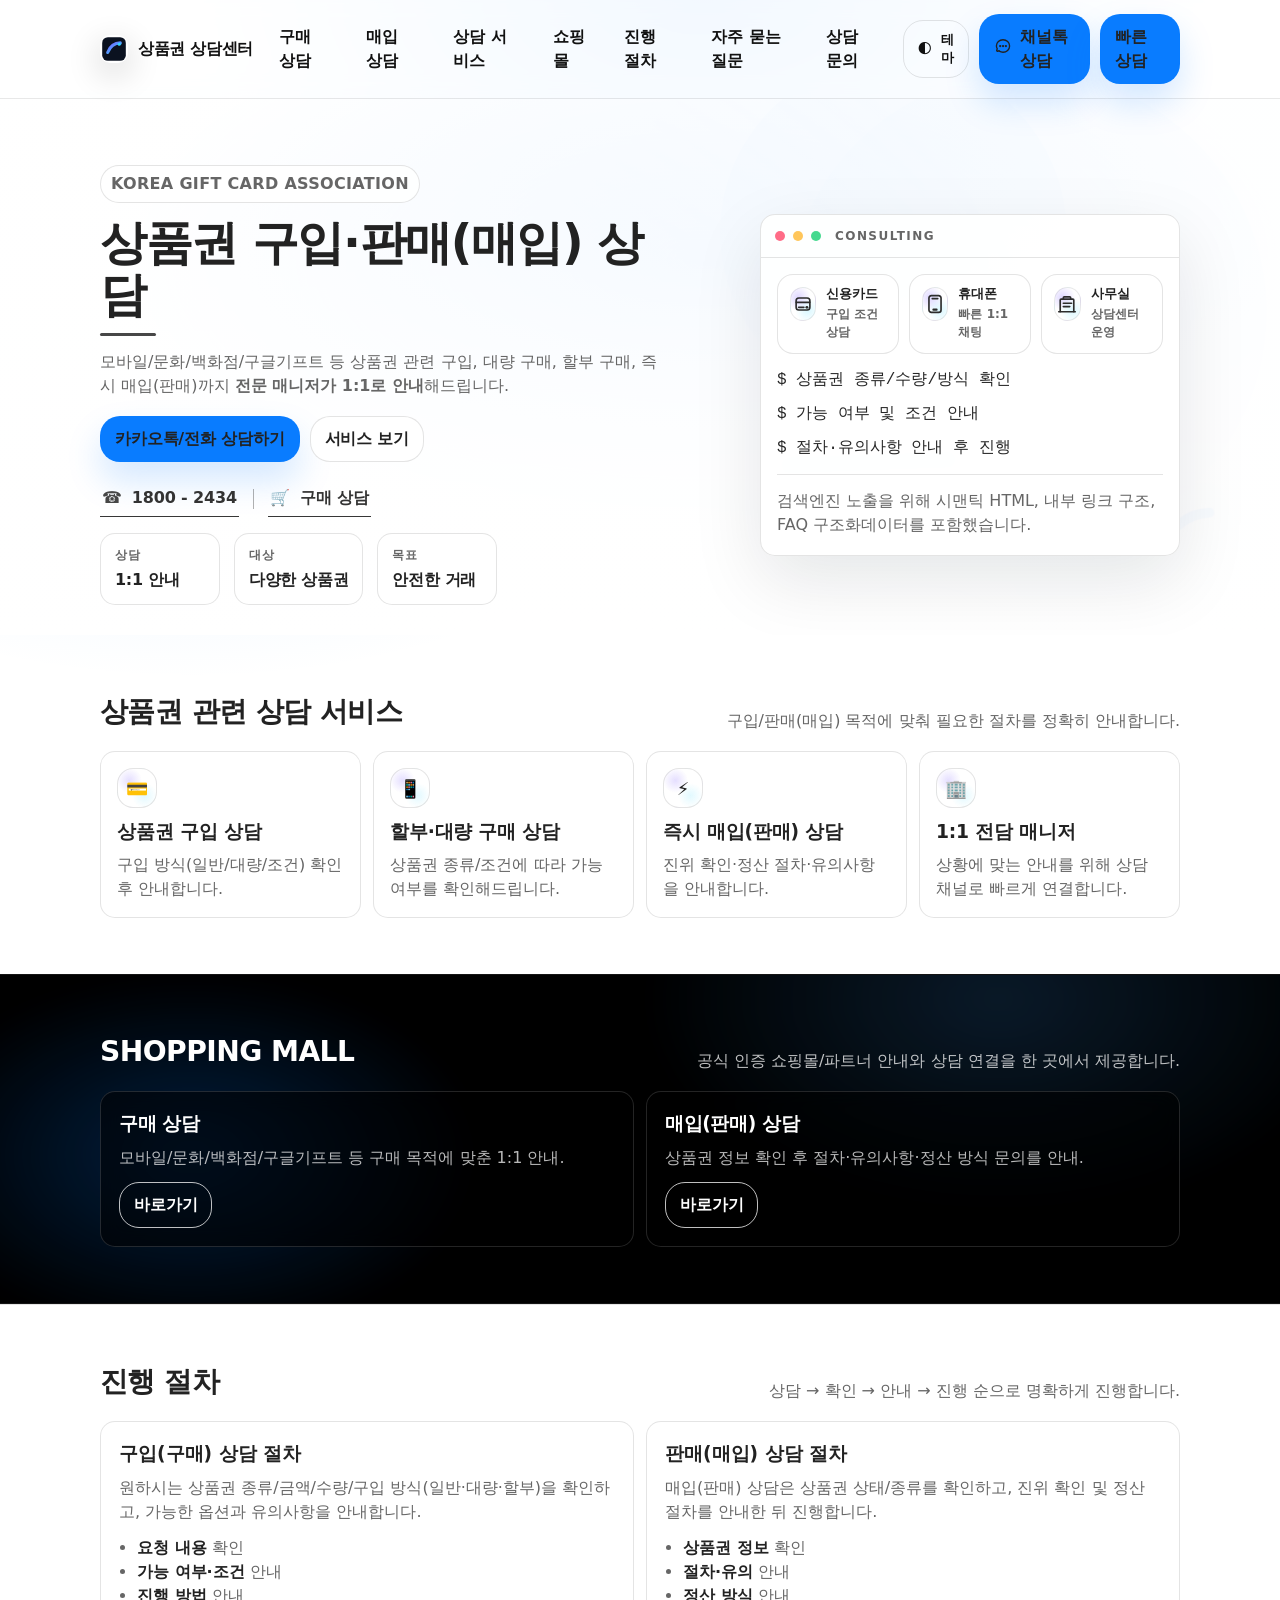
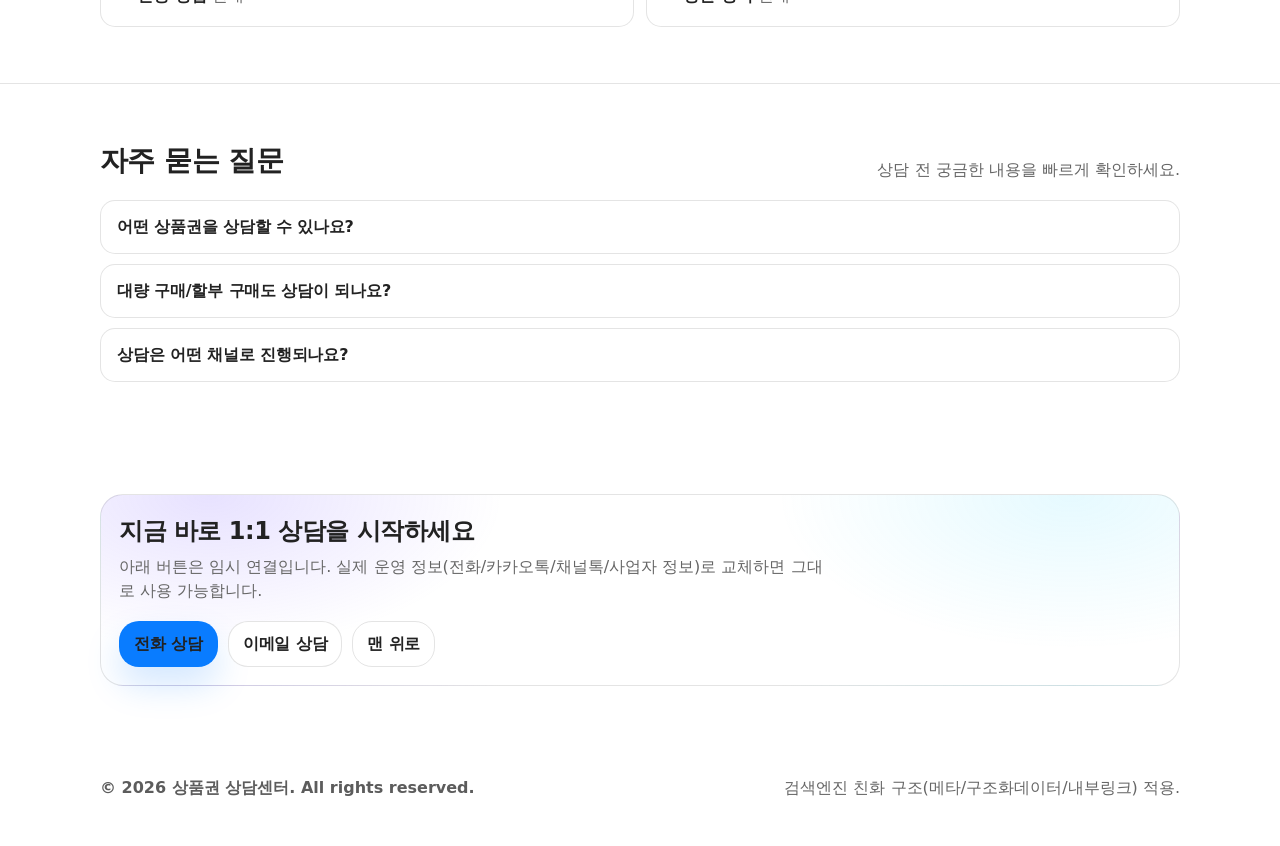
==== index.html @ 6e9f81fc "Initial commit: gift card consulting landing Static HTML/CSS/JS landing with SEO basics (sitemap/rob" ====
<!doctype html>
<html lang="ko">
  <head>
    <meta charset="UTF-8" />
    <meta name="viewport" content="width=device-width,initial-scale=1" />
    <meta
      name="description"
      content="상품권 구입·판매(매입) 전문 상담. 모바일/문화/백화점/구글기프트 등 상품권 관련 문의를 1:1로 안내해드립니다."
    />
    <meta name="robots" content="index,follow,max-image-preview:large,max-snippet:-1,max-video-preview:-1" />
    <meta name="theme-color" content="#0b1220" />
    <link rel="canonical" href="https://example.com/" />

    <meta property="og:type" content="website" />
    <meta property="og:site_name" content="상품권 상담센터" />
    <meta property="og:title" content="상품권 구입·판매(매입) 전문 상담 | 상품권 상담센터" />
    <meta
      property="og:description"
      content="상품권 구입, 할부/대량 구매, 즉시 매입(판매) 상담을 안전하게 안내합니다. 카카오톡/전화로 빠른 상담."
    />
    <meta property="og:url" content="https://example.com/" />
    <meta property="og:image" content="https://example.com/og-image.svg" />

    <meta name="twitter:card" content="summary_large_image" />
    <meta name="twitter:title" content="상품권 구입·판매(매입) 전문 상담 | 상품권 상담센터" />
    <meta
      name="twitter:description"
      content="상품권 구입, 할부/대량 구매, 즉시 매입(판매) 상담을 안전하게 안내합니다."
    />
    <meta name="twitter:image" content="https://example.com/og-image.svg" />

    <title>상품권 구입·판매(매입) 전문 상담 | 상품권 상담센터</title>
    <link rel="icon" href="./favicon.svg" type="image/svg+xml" />
    <link rel="stylesheet" href="./styles.css" />
    <script type="application/ld+json" id="schemaOrg">
      {
        "@context": "https://schema.org",
        "@graph": [
          {
            "@type": "WebSite",
            "@id": "https://example.com/#website",
            "url": "https://example.com/",
            "name": "상품권 상담센터",
            "inLanguage": "ko-KR"
          },
          {
            "@type": "Organization",
            "@id": "https://example.com/#org",
            "name": "상품권 상담센터",
            "url": "https://example.com/",
            "logo": "https://example.com/favicon.svg",
            "sameAs": [],
            "contactPoint": [
              {
                "@type": "ContactPoint",
                "contactType": "customer support",
                "availableLanguage": ["Korean"],
                "telephone": "+82-10-0000-0000"
              }
            ]
          },
          {
            "@type": "FAQPage",
            "@id": "https://example.com/#faq",
            "mainEntity": [
              {
                "@type": "Question",
                "name": "어떤 상품권을 구입/판매(매입) 상담할 수 있나요?",
                "acceptedAnswer": {
                  "@type": "Answer",
                  "text": "모바일 상품권, 문화상품권, 백화점 상품권, 구글 기프트카드 등 상품권 전반에 대해 구입/판매(매입) 상담을 도와드립니다."
                }
              },
              {
                "@type": "Question",
                "name": "상담은 어떻게 진행되나요?",
                "acceptedAnswer": {
                  "@type": "Answer",
                  "text": "카카오톡/전화/이메일 등 원하는 채널로 1:1로 진행되며, 필요한 정보 확인 후 절차와 유의사항을 안내해드립니다."
                }
              },
              {
                "@type": "Question",
                "name": "대량 구매 또는 할부 구매도 가능한가요?",
                "acceptedAnswer": {
                  "@type": "Answer",
                  "text": "대량 구매/할부 구매는 상품권 종류 및 조건에 따라 가능 여부가 달라질 수 있어, 상담으로 확인해드립니다."
                }
              }
            ]
          }
        ]
      }
    </script>
  </head>
  <body>
    <a class="skip" href="#main">본문 바로가기</a>

    <header class="topbar" id="top">
      <div class="container topbar__inner">
        <a class="brand" href="#top" aria-label="홈으로">
          <img class="brand__logo" src="./assets/logo.svg" alt="" width="28" height="28" />
          <span class="brand__text">상품권 상담센터</span>
        </a>

        <nav class="nav" aria-label="주요 메뉴">
          <a class="nav__link" href="./buy.html">구매 상담</a>
          <a class="nav__link" href="./sell.html">매입 상담</a>
          <a class="nav__link" href="#services">상담 서비스</a>
          <a class="nav__link" href="#shopping">쇼핑몰</a>
          <a class="nav__link" href="#process">진행 절차</a>
          <a class="nav__link" href="#faq">자주 묻는 질문</a>
          <a class="nav__link" href="#contact">상담 문의</a>
        </nav>

        <div class="topbar__actions">
          <button class="btn btn--ghost" type="button" id="themeToggle" aria-label="테마 전환">
            <span class="btn__icon" aria-hidden="true">◐</span>
            <span class="btn__text">테마</span>
          </button>
          <a class="btn btn--primary btn--chat" href="https://koreagiftcard.channel.io/home" target="_blank" rel="noopener noreferrer">
            <span class="btn__icon" aria-hidden="true">
              <svg viewBox="0 0 24 24" width="18" height="18" fill="none" xmlns="http://www.w3.org/2000/svg">
                <path
                  d="M7 18.2 4.8 19a.9.9 0 0 1-1.2-1.1l.7-2.3A8.4 8.4 0 0 1 3.2 12c0-4.6 4-8.3 8.8-8.3S20.8 7.4 20.8 12s-4 8.3-8.8 8.3c-1.8 0-3.5-.5-5-1.4Z"
                  stroke="currentColor"
                  stroke-width="1.8"
                  stroke-linejoin="round"
                />
                <path d="M8.2 12h.1" stroke="currentColor" stroke-width="3" stroke-linecap="round" />
                <path d="M12 12h.1" stroke="currentColor" stroke-width="3" stroke-linecap="round" />
                <path d="M15.8 12h.1" stroke="currentColor" stroke-width="3" stroke-linecap="round" />
              </svg>
            </span>
            <span class="btn__text">채널톡 상담</span>
          </a>
          <a class="btn btn--primary" href="#contact">빠른 상담</a>
        </div>
      </div>
    </header>

    <main id="main">
      <section class="hero" id="hero">
        <div class="container hero__inner">
          <div class="hero__copy">
            <p class="badge">KOREA GIFT CARD ASSOCIATION</p>
            <h1 class="hero__title">상품권 구입·판매(매입) 상담</h1>
            <div class="hero__rule" aria-hidden="true"></div>
            <p class="hero__desc">
              모바일/문화/백화점/구글기프트 등 상품권 관련 구입, 대량 구매, 할부 구매, 즉시 매입(판매)까지
              <strong>전문 매니저가 1:1로 안내</strong>해드립니다.
            </p>

            <div class="hero__cta">
              <a class="btn btn--primary" href="#contact">카카오톡/전화 상담하기</a>
              <a class="btn btn--secondary" href="#services">서비스 보기</a>
            </div>

            <div class="hero__meta" aria-label="연락처">
              <a class="metaLink" href="tel:+8218002434">
                <span class="metaLink__icon" aria-hidden="true">☎</span>
                <span class="metaLink__text">1800 - 2434</span>
              </a>
              <span class="metaSep" aria-hidden="true"></span>
              <a class="metaLink" href="./buy.html">
                <span class="metaLink__icon" aria-hidden="true">🛒</span>
                <span class="metaLink__text">구매 상담</span>
              </a>
            </div>

            <dl class="stats" aria-label="핵심 지표">
              <div class="stats__item">
                <dt class="stats__label">상담</dt>
                <dd class="stats__value">1:1 안내</dd>
              </div>
              <div class="stats__item">
                <dt class="stats__label">대상</dt>
                <dd class="stats__value">다양한 상품권</dd>
              </div>
              <div class="stats__item">
                <dt class="stats__label">목표</dt>
                <dd class="stats__value">안전한 거래</dd>
              </div>
            </dl>
          </div>

          <div class="hero__card" aria-label="상담 안내 카드">
            <div class="card">
              <div class="card__header">
                <div class="card__dot card__dot--red" aria-hidden="true"></div>
                <div class="card__dot card__dot--yellow" aria-hidden="true"></div>
                <div class="card__dot card__dot--green" aria-hidden="true"></div>
                <span class="card__title">consulting</span>
              </div>
              <div class="card__body">
                <div class="iconcards" aria-label="상담 채널 및 환경">
                  <div class="iconcard">
                    <div class="iconcard__icon" aria-hidden="true">
                      <svg viewBox="0 0 24 24" width="22" height="22" fill="none" xmlns="http://www.w3.org/2000/svg">
                        <path
                          d="M4.5 8.5c0-1.66 1.34-3 3-3h9c1.66 0 3 1.34 3 3v7c0 1.66-1.34 3-3 3h-9c-1.66 0-3-1.34-3-3v-7Z"
                          stroke="currentColor"
                          stroke-width="1.8"
                        />
                        <path d="M4.6 10.2h14.8" stroke="currentColor" stroke-width="1.8" stroke-linecap="round" />
                        <path
                          d="M7.2 15.6h5.8"
                          stroke="currentColor"
                          stroke-width="1.8"
                          stroke-linecap="round"
                        />
                        <path d="M16.2 15.6h.1" stroke="currentColor" stroke-width="3" stroke-linecap="round" />
                      </svg>
                    </div>
                    <div class="iconcard__text">
                      <div class="iconcard__title">신용카드</div>
                      <div class="iconcard__desc">구입 조건 상담</div>
                    </div>
                  </div>
                  <div class="iconcard">
                    <div class="iconcard__icon" aria-hidden="true">
                      <svg viewBox="0 0 24 24" width="22" height="22" fill="none" xmlns="http://www.w3.org/2000/svg">
                        <path
                          d="M8 2.9h8A2.6 2.6 0 0 1 18.6 5.5v13A2.6 2.6 0 0 1 16 21.1H8A2.6 2.6 0 0 1 5.4 18.5v-13A2.6 2.6 0 0 1 8 2.9Z"
                          stroke="currentColor"
                          stroke-width="1.8"
                        />
                        <path d="M9 6.2h6" stroke="currentColor" stroke-width="1.8" stroke-linecap="round" />
                        <path d="M10.3 18.2h3.4" stroke="currentColor" stroke-width="2.4" stroke-linecap="round" />
                      </svg>
                    </div>
                    <div class="iconcard__text">
                      <div class="iconcard__title">휴대폰</div>
                      <div class="iconcard__desc">빠른 1:1 채팅</div>
                    </div>
                  </div>
                  <div class="iconcard">
                    <div class="iconcard__icon" aria-hidden="true">
                      <svg viewBox="0 0 24 24" width="22" height="22" fill="none" xmlns="http://www.w3.org/2000/svg">
                        <path
                          d="M4.6 20.4V7.6c0-.6.4-1 1-1h12.8c.6 0 1 .4 1 1v12.8"
                          stroke="currentColor"
                          stroke-width="1.8"
                          stroke-linecap="round"
                        />
                        <path
                          d="M8 6.6V5.2c0-.6.4-1 1-1h6c.6 0 1 .4 1 1v1.4"
                          stroke="currentColor"
                          stroke-width="1.8"
                          stroke-linecap="round"
                        />
                        <path d="M3 20.4h18" stroke="currentColor" stroke-width="1.8" stroke-linecap="round" />
                        <path d="M8 11.2h9" stroke="currentColor" stroke-width="1.8" stroke-linecap="round" />
                        <path d="M8 14.8h7" stroke="currentColor" stroke-width="1.8" stroke-linecap="round" />
                      </svg>
                    </div>
                    <div class="iconcard__text">
                      <div class="iconcard__title">사무실</div>
                      <div class="iconcard__desc">상담센터 운영</div>
                    </div>
                  </div>
                </div>

                <p class="mono">$ 상품권 종류/수량/방식 확인</p>
                <p class="mono">$ 가능 여부 및 조건 안내</p>
                <p class="mono">$ 절차·유의사항 안내 후 진행</p>
                <div class="divider"></div>
                <p class="card__note">
                  검색엔진 노출을 위해 시맨틱 HTML, 내부 링크 구조, FAQ 구조화데이터를 포함했습니다.
                </p>
              </div>
            </div>
          </div>
        </div>

        <div class="hero__device" aria-hidden="true">
          <svg class="device" viewBox="0 0 520 280" xmlns="http://www.w3.org/2000/svg">
            <defs>
              <linearGradient id="dg" x1="0" y1="0" x2="1" y2="1">
                <stop offset="0" stop-color="var(--primary)" />
                <stop offset="1" stop-color="var(--primary2)" />
              </linearGradient>
              <filter id="ds" x="-20%" y="-20%" width="140%" height="140%">
                <feDropShadow dx="0" dy="18" stdDeviation="18" flood-color="#000" flood-opacity=".35" />
              </filter>
            </defs>

            <g filter="url(#ds)" opacity=".95">
              <rect x="26" y="40" width="210" height="128" rx="18" fill="rgba(255,255,255,.06)" stroke="rgba(255,255,255,.14)" />
              <rect x="44" y="62" width="174" height="16" rx="8" fill="url(#dg)" opacity=".9" />
              <rect x="44" y="92" width="96" height="10" rx="5" fill="rgba(255,255,255,.22)" />
              <rect x="44" y="110" width="132" height="10" rx="5" fill="rgba(255,255,255,.18)" />
              <rect x="44" y="132" width="64" height="10" rx="5" fill="rgba(255,255,255,.16)" />
              <circle cx="196" cy="136" r="10" fill="rgba(255,255,255,.12)" />
              <circle cx="220" cy="136" r="10" fill="rgba(255,255,255,.08)" />
            </g>

            <g filter="url(#ds)" opacity=".95">
              <rect x="256" y="18" width="118" height="220" rx="26" fill="rgba(255,255,255,.06)" stroke="rgba(255,255,255,.14)" />
              <rect x="274" y="48" width="82" height="12" rx="6" fill="rgba(255,255,255,.20)" />
              <rect x="274" y="72" width="54" height="10" rx="5" fill="rgba(255,255,255,.16)" />
              <rect x="274" y="98" width="82" height="56" rx="14" fill="rgba(124,92,255,.16)" stroke="rgba(124,92,255,.28)" />
              <rect x="274" y="168" width="82" height="44" rx="14" fill="rgba(48,213,255,.10)" stroke="rgba(48,213,255,.22)" />
              <rect x="298" y="220" width="34" height="8" rx="4" fill="rgba(255,255,255,.18)" />
            </g>

            <g filter="url(#ds)" opacity=".95">
              <rect x="392" y="74" width="102" height="152" rx="18" fill="rgba(255,255,255,.06)" stroke="rgba(255,255,255,.14)" />
              <rect x="408" y="92" width="70" height="10" rx="5" fill="rgba(255,255,255,.20)" />
              <rect x="408" y="112" width="54" height="10" rx="5" fill="rgba(255,255,255,.16)" />
              <rect x="408" y="140" width="70" height="56" rx="14" fill="rgba(255,255,255,.05)" stroke="rgba(255,255,255,.12)" />
              <path
                d="M420 168c10-22 28-36 50-36"
                fill="none"
                stroke="url(#dg)"
                stroke-width="10"
                stroke-linecap="round"
                opacity=".9"
              />
            </g>

            <path
              d="M40 240c60-56 136-72 210-34 72 36 132 36 220-12"
              fill="none"
              stroke="rgba(255,255,255,.10)"
              stroke-width="2"
              stroke-linecap="round"
            />
            <path
              d="M44 244c58-52 132-66 202-30 70 36 134 34 222-14"
              fill="none"
              stroke="rgba(124,92,255,.20)"
              stroke-width="2"
              stroke-linecap="round"
              opacity=".8"
            />
          </svg>
        </div>

        <div class="hero__glow" aria-hidden="true"></div>
      </section>

      <section class="section" id="services">
        <div class="container">
          <div class="section__head">
            <h2 class="section__title">상품권 관련 상담 서비스</h2>
            <p class="section__desc">구입/판매(매입) 목적에 맞춰 필요한 절차를 정확히 안내합니다.</p>
          </div>

          <div class="grid">
            <article class="feature">
              <div class="feature__icon" aria-hidden="true">💳</div>
              <h3 class="feature__title">상품권 구입 상담</h3>
              <p class="feature__desc">구입 방식(일반/대량/조건) 확인 후 안내합니다.</p>
            </article>
            <article class="feature">
              <div class="feature__icon" aria-hidden="true">📱</div>
              <h3 class="feature__title">할부·대량 구매 상담</h3>
              <p class="feature__desc">상품권 종류/조건에 따라 가능 여부를 확인해드립니다.</p>
            </article>
            <article class="feature">
              <div class="feature__icon" aria-hidden="true">⚡</div>
              <h3 class="feature__title">즉시 매입(판매) 상담</h3>
              <p class="feature__desc">진위 확인·정산 절차·유의사항을 안내합니다.</p>
            </article>
            <article class="feature">
              <div class="feature__icon" aria-hidden="true">🏢</div>
              <h3 class="feature__title">1:1 전담 매니저</h3>
              <p class="feature__desc">상황에 맞는 안내를 위해 상담 채널로 빠르게 연결합니다.</p>
            </article>
          </div>
        </div>
      </section>

      <section class="section section--dark" id="shopping" aria-label="쇼핑몰 안내">
        <div class="container">
          <div class="section__head section__head--dark">
            <h2 class="section__title">SHOPPING MALL</h2>
            <p class="section__desc">공식 인증 쇼핑몰/파트너 안내와 상담 연결을 한 곳에서 제공합니다.</p>
          </div>

          <div class="darkCards">
            <article class="darkCard">
              <h3 class="darkCard__title">구매 상담</h3>
              <p class="darkCard__desc">모바일/문화/백화점/구글기프트 등 구매 목적에 맞춘 1:1 안내.</p>
              <a class="btn btn--ghost btn--outlineLight" href="./buy.html">바로가기</a>
            </article>
            <article class="darkCard">
              <h3 class="darkCard__title">매입(판매) 상담</h3>
              <p class="darkCard__desc">상품권 정보 확인 후 절차·유의사항·정산 방식 문의를 안내.</p>
              <a class="btn btn--ghost btn--outlineLight" href="./sell.html">바로가기</a>
            </article>
          </div>
        </div>
      </section>

      <section class="section section--muted" id="process">
        <div class="container">
          <div class="section__head">
            <h2 class="section__title">진행 절차</h2>
            <p class="section__desc">상담 → 확인 → 안내 → 진행 순으로 명확하게 진행합니다.</p>
          </div>

          <div class="showcase">
            <div class="showcase__panel">
              <h3 class="showcase__title">구입(구매) 상담 절차</h3>
              <p class="showcase__desc">
                원하시는 상품권 종류/금액/수량/구입 방식(일반·대량·할부)을 확인하고, 가능한 옵션과 유의사항을 안내합니다.
              </p>
              <ul class="list">
                <li><strong>요청 내용</strong> 확인</li>
                <li><strong>가능 여부·조건</strong> 안내</li>
                <li><strong>진행 방법</strong> 안내</li>
              </ul>
            </div>
            <div class="showcase__panel">
              <h3 class="showcase__title">판매(매입) 상담 절차</h3>
              <p class="showcase__desc">
                매입(판매) 상담은 상품권 상태/종류를 확인하고, 진위 확인 및 정산 절차를 안내한 뒤 진행합니다.
              </p>
              <ul class="list">
                <li><strong>상품권 정보</strong> 확인</li>
                <li><strong>절차·유의</strong> 안내</li>
                <li><strong>정산 방식</strong> 안내</li>
              </ul>
            </div>
          </div>
        </div>
      </section>

      <section class="section" id="faq">
        <div class="container">
          <div class="section__head">
            <h2 class="section__title">자주 묻는 질문</h2>
            <p class="section__desc">상담 전 궁금한 내용을 빠르게 확인하세요.</p>
          </div>

          <div class="faq" role="list">
            <details class="faq__item" role="listitem">
              <summary class="faq__q">어떤 상품권을 상담할 수 있나요?</summary>
              <div class="faq__a">
                모바일 상품권, 문화상품권, 백화점 상품권, 구글 기프트카드 등 상품권 전반에 대한 구입/판매(매입) 상담이
                가능합니다.
              </div>
            </details>
            <details class="faq__item" role="listitem">
              <summary class="faq__q">대량 구매/할부 구매도 상담이 되나요?</summary>
              <div class="faq__a">
                네. 상품권 종류와 조건에 따라 가능 여부가 달라질 수 있어 상담으로 확인 후 안내해드립니다.
              </div>
            </details>
            <details class="faq__item" role="listitem">
              <summary class="faq__q">상담은 어떤 채널로 진행되나요?</summary>
              <div class="faq__a">카카오톡/전화/이메일 등 편한 채널로 1:1 상담을 진행합니다.</div>
            </details>
          </div>
        </div>
      </section>

      <section class="section" id="contact">
        <div class="container">
          <div class="cta">
            <div class="cta__copy">
              <h2 class="cta__title">지금 바로 1:1 상담을 시작하세요</h2>
              <p class="cta__desc">
                아래 버튼은 임시 연결입니다. 실제 운영 정보(전화/카카오톡/채널톡/사업자 정보)로 교체하면 그대로 사용 가능합니다.
              </p>
            </div>
            <div class="cta__actions">
              <a class="btn btn--primary" href="tel:+821000000000">전화 상담</a>
              <a class="btn btn--secondary" href="mailto:hello@example.com?subject=%EC%83%81%ED%92%88%EA%B6%8C%20%EC%83%81%EB%8B%B4%20%EB%AC%B8%EC%9D%98">
                이메일 상담
              </a>
              <a class="btn btn--ghost" href="#top">맨 위로</a>
            </div>
          </div>
        </div>
      </section>
    </main>

    <footer class="footer">
      <div class="container footer__inner">
        <p class="footer__text">© <span id="year"></span> 상품권 상담센터. All rights reserved.</p>
        <p class="footer__sub">검색엔진 친화 구조(메타/구조화데이터/내부링크) 적용.</p>
      </div>
    </footer>

    <script src="./script.js"></script>
  </body>
</html>
---- styles.css ----
:root{
  --bg: #ffffff;
  --bg2:#ffffff;
  --card:#ffffff;
  --text:#222222;
  --muted:#666666;
  --border: rgba(34,34,34,.12);
  --primary:#097cff;      /* Figma primary */
  --primary2:#3aa0ff;
  --shadow: 0 25px 70px rgba(11,18,32,.10);
  --radius: 15px;         /* Figma cards ~15px */
  --container: 1080px;
  --ring: 0 0 0 3px rgba(9,124,255,.22);
}

[data-theme="dark"]{
  --bg: #0b1220;
  --bg2:#0e1630;
  --card:#0f1b33;
  --text:#e9eefc;
  --muted:#a9b6db;
  --border: rgba(255,255,255,.10);
  --primary:#097cff;
  --primary2:#30d5ff;
  --shadow: 0 30px 80px rgba(0,0,0,.35);
  --ring: 0 0 0 3px rgba(9,124,255,.28);
}

*{box-sizing:border-box}
html{scroll-behavior:smooth}
body{
  margin:0;
  font-family: ui-sans-serif, system-ui, -apple-system, Segoe UI, Roboto, "Noto Sans KR", "Apple SD Gothic Neo", Helvetica, Arial, "Segoe UI Emoji";
  background:
    radial-gradient(800px 420px at 55% 0%, rgba(9,124,255,.18), transparent 65%),
    radial-gradient(900px 520px at 15% 15%, rgba(58,160,255,.14), transparent 60%),
    linear-gradient(180deg, var(--bg), var(--bg2));
  color:var(--text);
  line-height:1.5;
}

a{color:inherit}
.container{
  width:min(var(--container), calc(100% - 40px));
  margin-inline:auto;
}

.skip{
  position:absolute;
  left:-9999px;
  top:auto;
  width:1px;
  height:1px;
  overflow:hidden;
}
.skip:focus{
  left:16px;
  top:16px;
  width:auto;
  height:auto;
  padding:10px 12px;
  background:var(--card);
  border:1px solid var(--border);
  border-radius:12px;
  outline:none;
  box-shadow:var(--ring);
  z-index:9999;
}

.topbar{
  position:sticky;
  top:0;
  z-index:50;
  backdrop-filter: blur(10px);
  background: rgba(255,255,255,.86);
  border-bottom:1px solid var(--border);
}
.topbar--over-hero{
  /* Over the hero our background is bright, so keep contrast high. */
  background: rgba(255,255,255,.72);
  border-bottom:1px solid rgba(34,34,34,.10);
}
.topbar__inner{
  display:flex;
  align-items:center;
  justify-content:space-between;
  padding:14px 0;
  gap:16px;
}

.brand{
  display:flex;
  align-items:center;
  gap:10px;
  text-decoration:none;
  font-weight:700;
  letter-spacing:-.02em;
}
.brand__logo{
  border-radius:10px;
  box-shadow: 0 8px 24px rgba(124,92,255,.25);
}
.brand__text{white-space:nowrap}

/* Light theme: dark text on translucent white */
html:not([data-theme="dark"]) .topbar--over-hero .brand,
html:not([data-theme="dark"]) .topbar--over-hero .nav__link,
html:not([data-theme="dark"]) .topbar--over-hero .btn--ghost{
  color:#111;
}
html:not([data-theme="dark"]) .topbar--over-hero .nav__link:hover{
  color:#111;
  background: rgba(9,124,255,.10);
}

/* Dark theme: keep the original “over image” style */
html[data-theme="dark"] .topbar--over-hero{
  background: rgba(255,255,255,.06);
  border-bottom:1px solid rgba(255,255,255,.10);
}
html[data-theme="dark"] .topbar--over-hero .brand,
html[data-theme="dark"] .topbar--over-hero .nav__link,
html[data-theme="dark"] .topbar--over-hero .btn--ghost{
  color:#fff;
}
html[data-theme="dark"] .topbar--over-hero .nav__link:hover{
  color:#fff;
  background: rgba(255,255,255,.10);
}

.topbar--over-hero .brand__logo{
  box-shadow: 0 10px 34px rgba(0,0,0,.20);
}

.nav{
  display:flex;
  align-items:center;
  gap:16px;
}
.nav__link{
  text-decoration:none;
  color:var(--muted);
  font-weight:600;
  padding:8px 10px;
  border-radius:12px;
}
.nav__link:hover{color:var(--text); background: color-mix(in srgb, var(--card) 70%, transparent)}

.topbar__actions{display:flex; align-items:center; gap:10px}

.btn{
  display:inline-flex;
  align-items:center;
  justify-content:center;
  gap:10px;
  border-radius:20px;
  padding:10px 14px;
  border:1px solid var(--border);
  background: var(--card);
  color:var(--text);
  text-decoration:none;
  font-weight:700;
  letter-spacing:-.01em;
  cursor:pointer;
  user-select:none;
}
.btn:focus{outline:none; box-shadow: var(--ring)}
.btn__icon{font-weight:900}

.btn--primary{
  border-color: rgba(9,124,255,.55);
  background: var(--primary);
  box-shadow: 0 18px 35px rgba(9,124,255,.18);
}
.btn--chat{
  gap:8px;
}
.btn--primary:hover{filter:brightness(1.03)}
.btn--secondary{
  background: color-mix(in srgb, var(--card) 85%, transparent);
}
.btn--ghost{
  background: transparent;
}

.hero{
  position:relative;
  padding:56px 0 30px;
  overflow:hidden;
}
.hero::before{
  content:"";
  position:absolute;
  inset:0;
  background:
    radial-gradient(900px 420px at 55% 30%, rgba(9,124,255,.28), transparent 65%),
    url("./assets/hero-wave.svg") center top / cover no-repeat;
  pointer-events:none;
}
.hero::after{
  content:"";
  position:absolute;
  inset:0;
  background: linear-gradient(180deg, rgba(255,255,255,.82), rgba(255,255,255,.92) 55%, rgba(255,255,255,1));
  pointer-events:none;
}
.hero__inner{
  display:grid;
  grid-template-columns: 1.1fr .9fr;
  align-items:center;
  gap:28px;
  padding-top:10px;
  position:relative;
  z-index:1;
}
.hero__device{
  position:absolute;
  right: max(-40px, calc(50% - 620px));
  bottom: -40px;
  width: min(520px, 46vw);
  pointer-events:none;
  opacity:.85;
  transform: rotate(-2deg);
}
.device{
  width:100%;
  height:auto;
}
.badge{
  display:inline-flex;
  align-items:center;
  padding:6px 10px;
  border-radius:999px;
  background: color-mix(in srgb, var(--card) 80%, transparent);
  border:1px solid var(--border);
  color:var(--muted);
  font-weight:800;
  letter-spacing:.02em;
  margin:0 0 14px;
}
.hero__rule{
  width: 56px;
  height: 3px;
  background: #333;
  border-radius: 999px;
  margin: 12px 0 14px;
  opacity:.9;
}
.hero__title{
  margin:0 0 10px;
  font-size: clamp(30px, 3.7vw, 48px);
  line-height:1.1;
  letter-spacing:-.03em;
}
.hero__desc{
  margin:0 0 18px;
  color:var(--muted);
  font-size: 16px;
  max-width: 56ch;
}
.hero__cta{display:flex; gap:10px; flex-wrap:wrap; margin-bottom:18px}
.hero__meta{
  display:flex;
  align-items:center;
  gap:14px;
  flex-wrap:wrap;
  margin-bottom: 16px;
}
.metaLink{
  display:inline-flex;
  align-items:center;
  gap:10px;
  text-decoration:none;
  padding: 6px 2px;
  border-bottom: 1px solid rgba(34,34,34,.9);
  color: #333;
  font-weight:800;
  letter-spacing:-.01em;
}
.metaLink:hover{color: var(--primary); border-bottom-color: rgba(9,124,255,.9)}
.metaLink__icon{opacity:.9}
.metaSep{
  width:1px;
  height:20px;
  background: rgba(34,34,34,.35);
}

.stats{
  display:flex;
  gap:14px;
  flex-wrap:wrap;
  margin:0;
  padding:0;
}
.stats__item{
  padding:12px 14px;
  background: color-mix(in srgb, var(--card) 82%, transparent);
  border:1px solid var(--border);
  border-radius: var(--radius);
  min-width: 120px;
}
.stats__label{margin:0; color:var(--muted); font-weight:800; font-size:12px; letter-spacing:.06em}
.stats__value{margin:4px 0 0; font-weight:900; letter-spacing:-.02em}

.hero__card{display:flex; justify-content:flex-end}
.card{
  width:min(420px, 100%);
  border-radius: var(--radius);
  border:1px solid var(--border);
  background: color-mix(in srgb, var(--card) 88%, transparent);
  box-shadow: var(--shadow);
  overflow:hidden;
}
.card__header{
  display:flex;
  align-items:center;
  gap:8px;
  padding:12px 14px;
  border-bottom:1px solid var(--border);
  color:var(--muted);
  font-weight:800;
}
.card__title{margin-left:6px; font-size:12px; letter-spacing:.12em; text-transform:uppercase}
.card__dot{width:10px; height:10px; border-radius:999px; opacity:.9}
.card__dot--red{background:#ff5c7a}
.card__dot--yellow{background:#ffc04a}
.card__dot--green{background:#32d583}
.card__body{padding:16px 16px 18px}
.iconcards{
  display:grid;
  grid-template-columns: repeat(3, 1fr);
  gap:10px;
  margin-bottom:14px;
}
.iconcard{
  border-radius: 16px;
  border:1px solid var(--border);
  background: color-mix(in srgb, var(--card) 82%, transparent);
  padding:12px 12px;
  display:flex;
  gap:10px;
  align-items:flex-start;
}
.iconcard__icon{
  width:34px;
  height:34px;
  border-radius: 14px;
  display:grid;
  place-items:center;
  color: color-mix(in srgb, var(--text) 86%, var(--muted));
  background:
    radial-gradient(18px 18px at 30% 30%, rgba(124,92,255,.25), transparent 70%),
    radial-gradient(18px 18px at 70% 70%, rgba(48,213,255,.18), transparent 70%),
    rgba(255,255,255,.04);
  border:1px solid color-mix(in srgb, var(--border) 80%, transparent);
}
.iconcard__title{font-weight:900; letter-spacing:-.01em; font-size:13px; line-height:1.1}
.iconcard__desc{color:var(--muted); font-weight:800; font-size:12px; margin-top:4px}
.mono{
  font-family: ui-monospace, SFMono-Regular, Menlo, Monaco, Consolas, "Liberation Mono", "Courier New", monospace;
  margin:0 0 10px;
  color: color-mix(in srgb, var(--text) 92%, var(--muted));
}
.divider{height:1px; background:var(--border); margin:14px 0}
.card__note{margin:0; color:var(--muted)}

.hero__glow{
  position:absolute;
  inset:auto -20% -70% -20%;
  height:520px;
  background:
    radial-gradient(400px 260px at 25% 40%, rgba(124,92,255,.22), transparent 70%),
    radial-gradient(520px 340px at 70% 30%, rgba(48,213,255,.14), transparent 70%);
  filter: blur(14px);
  pointer-events:none;
}

.section{padding:56px 0}
.section--muted{
  background: color-mix(in srgb, var(--bg2) 70%, transparent);
  border-top:1px solid var(--border);
  border-bottom:1px solid var(--border);
}

.section--dark{
  background:#000;
  color:#fff;
  border-top:1px solid rgba(255,255,255,.08);
  border-bottom:1px solid rgba(255,255,255,.08);
  position:relative;
  overflow:hidden;
}
.section--dark::before{
  content:"";
  position:absolute;
  inset:-40% -20% auto -20%;
  height:520px;
  background:
    radial-gradient(420px 260px at 25% 60%, rgba(9,124,255,.28), transparent 70%),
    radial-gradient(520px 320px at 70% 30%, rgba(58,160,255,.18), transparent 70%);
  filter: blur(16px);
  opacity:.9;
  pointer-events:none;
}
.section__head--dark{
  position:relative;
  z-index:1;
}
.section__head--dark .section__desc{color: rgba(255,255,255,.75)}
.darkCards{
  display:grid;
  grid-template-columns: 1fr 1fr;
  gap:12px;
  position:relative;
  z-index:1;
}
.darkCard{
  border-radius: var(--radius);
  border:1px solid rgba(255,255,255,.14);
  background: rgba(0,0,0,.55);
  backdrop-filter: blur(10px);
  padding:18px;
}
.darkCard__title{margin:0 0 8px; letter-spacing:-.02em}
.darkCard__desc{margin:0 0 12px; color: rgba(255,255,255,.72)}
.btn--outlineLight{
  border-color: rgba(255,255,255,.75);
  color:#fff;
}
.btn--outlineLight:hover{
  background: rgba(255,255,255,.10);
}
.section__head{
  display:flex;
  align-items:flex-end;
  justify-content:space-between;
  gap:18px;
  margin-bottom:18px;
  flex-wrap:wrap;
}
.section__title{
  margin:0;
  font-size: clamp(22px, 2.2vw, 30px);
  letter-spacing:-.02em;
}
.section__desc{margin:0; color:var(--muted); max-width: 70ch}

.grid{
  display:grid;
  grid-template-columns: repeat(4, 1fr);
  gap:12px;
}
.feature{
  padding:16px;
  border-radius: var(--radius);
  border:1px solid var(--border);
  background: color-mix(in srgb, var(--card) 80%, transparent);
}
.feature__icon{
  width:40px;
  height:40px;
  border-radius: 16px;
  display:grid;
  place-items:center;
  margin-bottom:10px;
  border:1px solid var(--border);
  background:
    radial-gradient(18px 18px at 30% 30%, rgba(124,92,255,.20), transparent 70%),
    radial-gradient(18px 18px at 70% 70%, rgba(48,213,255,.14), transparent 70%),
    color-mix(in srgb, var(--card) 78%, transparent);
  font-size:18px;
}
.feature__title{margin:0 0 6px; letter-spacing:-.01em}
.feature__desc{margin:0; color:var(--muted)}

.showcase{
  display:grid;
  grid-template-columns: 1fr 1fr;
  gap:12px;
}
.showcase__panel{
  border-radius: var(--radius);
  border:1px solid var(--border);
  background: color-mix(in srgb, var(--card) 82%, transparent);
  padding:18px;
}
.showcase__title{margin:0 0 8px}
.showcase__desc{margin:0 0 12px; color:var(--muted)}
.list{margin:0; padding-left:18px; color:var(--muted)}
.list strong{color:var(--text)}

.faq{
  display:grid;
  grid-template-columns: 1fr;
  gap:10px;
}
.faq__item{
  border-radius: var(--radius);
  border:1px solid var(--border);
  background: color-mix(in srgb, var(--card) 82%, transparent);
  padding: 0;
  overflow:hidden;
}
.faq__q{
  cursor:pointer;
  list-style:none;
  padding:14px 16px;
  font-weight:900;
  letter-spacing:-.01em;
}
.faq__q::-webkit-details-marker{display:none}
.faq__item[open] .faq__q{border-bottom:1px solid var(--border)}
.faq__a{
  padding:14px 16px;
  color:var(--muted);
}

.pillrow{display:flex; gap:8px; flex-wrap:wrap}
.pill{
  padding:7px 10px;
  border-radius:999px;
  border:1px solid var(--border);
  background: color-mix(in srgb, var(--card) 85%, transparent);
  font-weight:800;
  color:var(--muted);
}

.cta{
  display:flex;
  align-items:center;
  justify-content:space-between;
  gap:18px;
  flex-wrap:wrap;
  padding:18px;
  border-radius: calc(var(--radius) + 8px);
  border:1px solid var(--border);
  background:
    radial-gradient(420px 220px at 10% 0%, rgba(124,92,255,.18), transparent 70%),
    radial-gradient(420px 220px at 90% 0%, rgba(48,213,255,.12), transparent 70%),
    color-mix(in srgb, var(--card) 85%, transparent);
}
.cta__title{margin:0 0 6px; letter-spacing:-.02em}
.cta__desc{margin:0; color:var(--muted); max-width:70ch}
.cta__actions{display:flex; gap:10px; flex-wrap:wrap}

.footer{
  padding:34px 0 46px;
  color:var(--muted);
}
.footer__inner{display:flex; align-items:flex-start; justify-content:space-between; gap:18px; flex-wrap:wrap}
.footer__text{margin:0; font-weight:900; color: color-mix(in srgb, var(--muted) 85%, var(--text))}
.footer__sub{margin:0}

@media (max-width: 920px){
  .hero__inner{grid-template-columns: 1fr; }
  .hero__card{justify-content:flex-start}
  .hero__device{display:none}
  .grid{grid-template-columns: repeat(2, 1fr)}
  .darkCards{grid-template-columns: 1fr}
  .showcase{grid-template-columns: 1fr}
  .nav{display:none}
}

@media (max-width: 520px){
  .topbar__actions .btn__text{display:none}
  .stats__item{min-width: 110px}
  .iconcards{grid-template-columns: 1fr}
  .grid{grid-template-columns: 1fr}
}
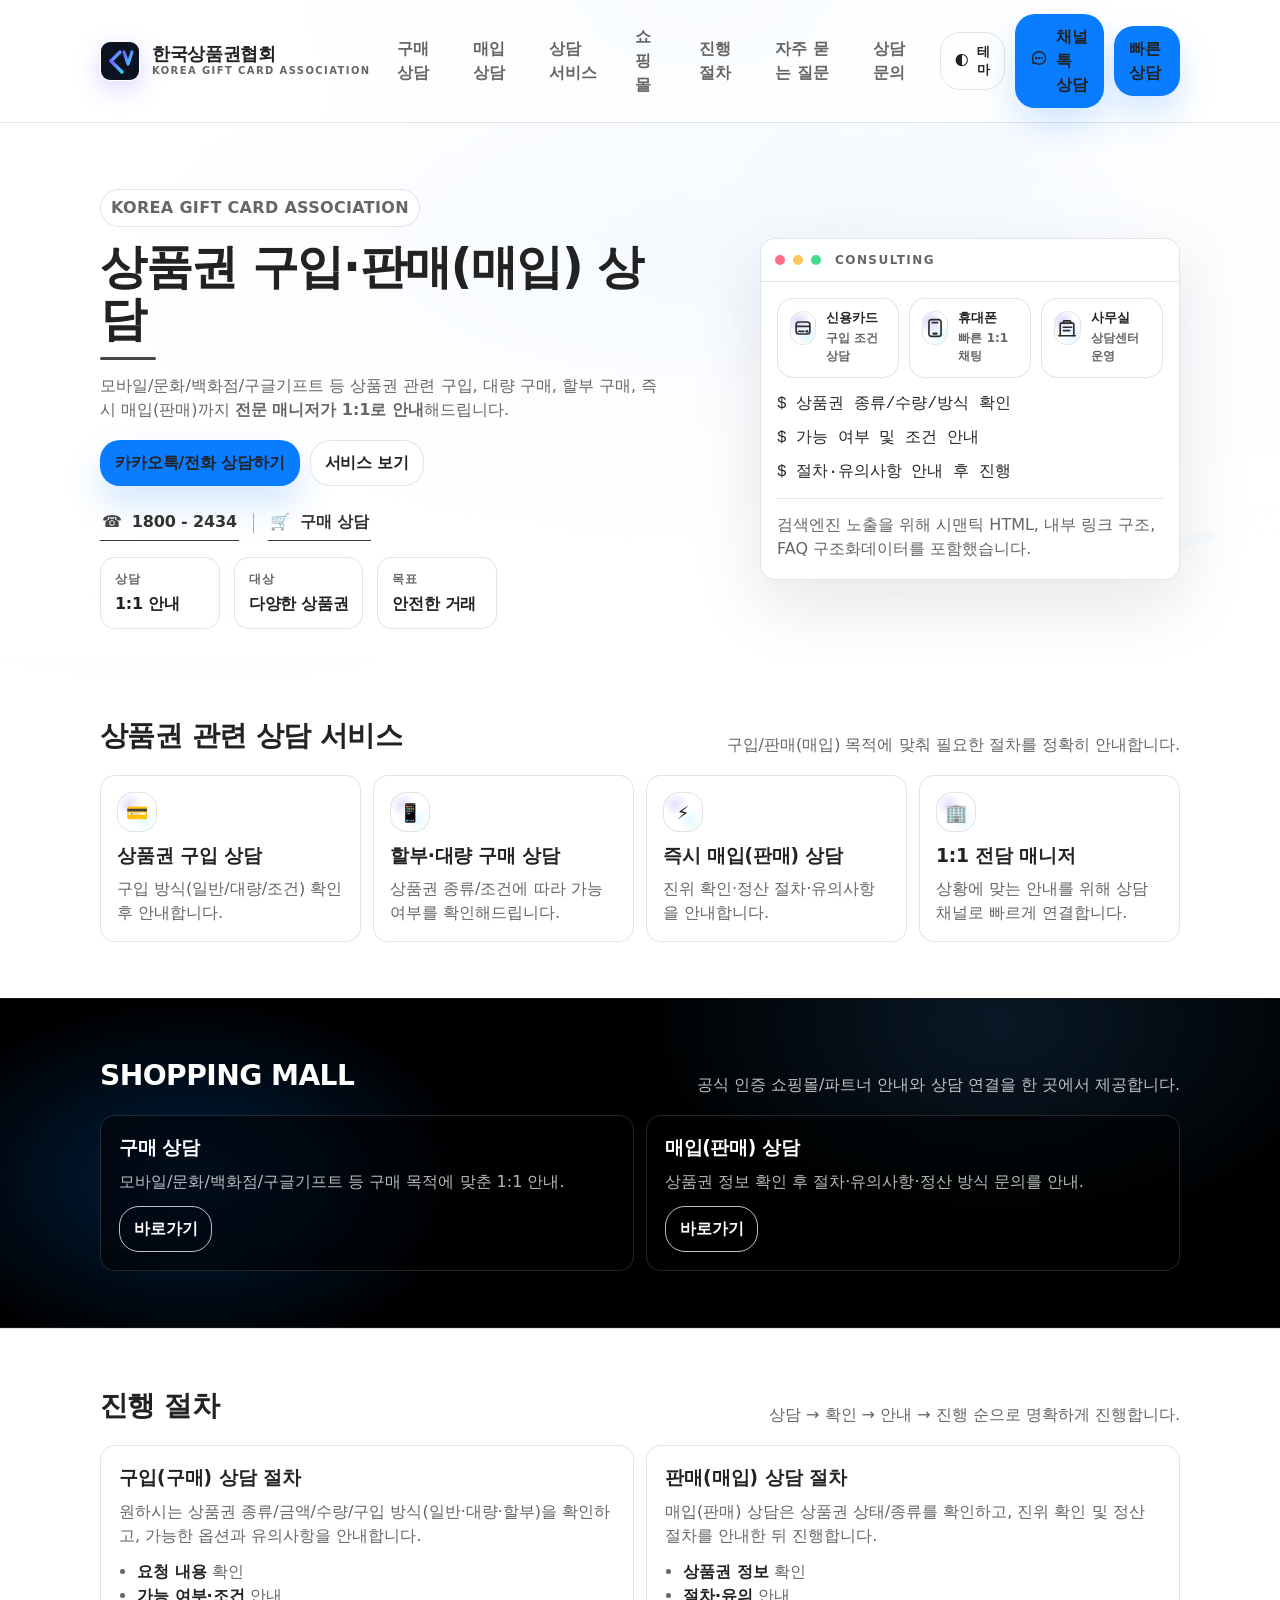
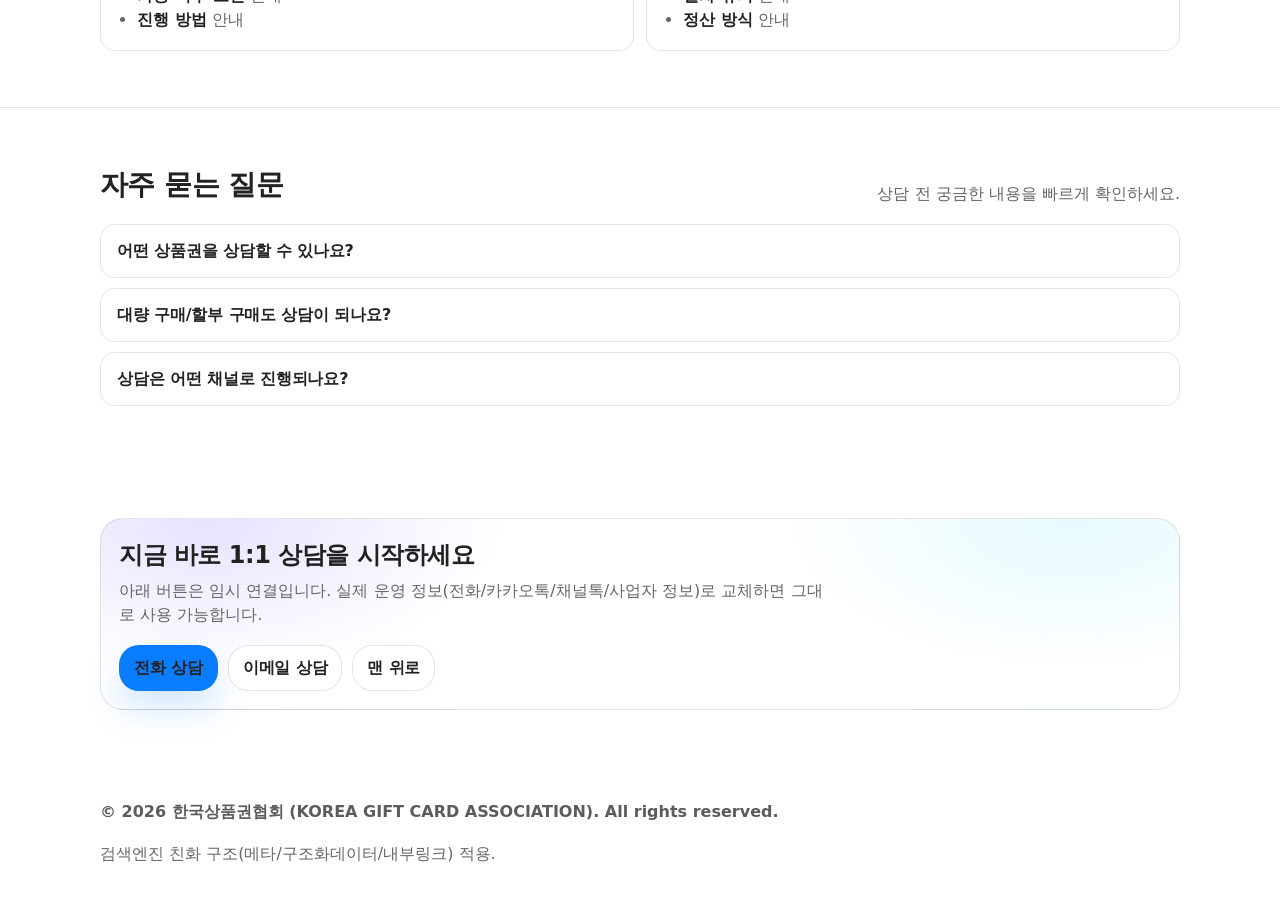
==== commit 92fc456a: "Apply Figma brand: 한국상품권협회 logo & lockup - Redraw logo.svg with KV-style monogram per Figma node 119" ====
--- a/index.html
+++ b/index.html
@@ -12,8 +12,8 @@
     <link rel="canonical" href="https://example.com/" />
 
     <meta property="og:type" content="website" />
-    <meta property="og:site_name" content="상품권 상담센터" />
-    <meta property="og:title" content="상품권 구입·판매(매입) 전문 상담 | 상품권 상담센터" />
+    <meta property="og:site_name" content="한국상품권협회" />
+    <meta property="og:title" content="상품권 구입·판매(매입) 전문 상담 | 한국상품권협회" />
     <meta
       property="og:description"
       content="상품권 구입, 할부/대량 구매, 즉시 매입(판매) 상담을 안전하게 안내합니다. 카카오톡/전화로 빠른 상담."
@@ -22,14 +22,14 @@
     <meta property="og:image" content="https://example.com/og-image.svg" />
 
     <meta name="twitter:card" content="summary_large_image" />
-    <meta name="twitter:title" content="상품권 구입·판매(매입) 전문 상담 | 상품권 상담센터" />
+    <meta name="twitter:title" content="상품권 구입·판매(매입) 전문 상담 | 한국상품권협회" />
     <meta
       name="twitter:description"
       content="상품권 구입, 할부/대량 구매, 즉시 매입(판매) 상담을 안전하게 안내합니다."
     />
     <meta name="twitter:image" content="https://example.com/og-image.svg" />
 
-    <title>상품권 구입·판매(매입) 전문 상담 | 상품권 상담센터</title>
+    <title>상품권 구입·판매(매입) 전문 상담 | 한국상품권협회</title>
     <link rel="icon" href="./favicon.svg" type="image/svg+xml" />
     <link rel="stylesheet" href="./styles.css" />
     <script type="application/ld+json" id="schemaOrg">
@@ -40,13 +40,14 @@
             "@type": "WebSite",
             "@id": "https://example.com/#website",
             "url": "https://example.com/",
-            "name": "상품권 상담센터",
+            "name": "한국상품권협회",
             "inLanguage": "ko-KR"
           },
           {
             "@type": "Organization",
             "@id": "https://example.com/#org",
-            "name": "상품권 상담센터",
+            "name": "한국상품권협회",
+            "alternateName": "KOREA GIFT CARD ASSOCIATION",
             "url": "https://example.com/",
             "logo": "https://example.com/favicon.svg",
             "sameAs": [],
@@ -98,9 +99,12 @@
 
     <header class="topbar" id="top">
       <div class="container topbar__inner">
-        <a class="brand" href="#top" aria-label="홈으로">
-          <img class="brand__logo" src="./assets/logo.svg" alt="" width="28" height="28" />
-          <span class="brand__text">상품권 상담센터</span>
+        <a class="brand" href="#top" aria-label="한국상품권협회 홈으로">
+          <img class="brand__logo" src="./assets/logo.svg" alt="" width="40" height="40" />
+          <span class="brand__lockup">
+            <span class="brand__name">한국상품권협회</span>
+            <span class="brand__sub">KOREA GIFT CARD ASSOCIATION</span>
+          </span>
         </a>
 
         <nav class="nav" aria-label="주요 메뉴">
@@ -480,7 +484,7 @@
 
     <footer class="footer">
       <div class="container footer__inner">
-        <p class="footer__text">© <span id="year"></span> 상품권 상담센터. All rights reserved.</p>
+        <p class="footer__text">© <span id="year"></span> 한국상품권협회 (KOREA GIFT CARD ASSOCIATION). All rights reserved.</p>
         <p class="footer__sub">검색엔진 친화 구조(메타/구조화데이터/내부링크) 적용.</p>
       </div>
     </footer>
--- a/styles.css
+++ b/styles.css
@@ -91,16 +91,45 @@
 .brand{
   display:flex;
   align-items:center;
-  gap:10px;
+  gap:12px;
   text-decoration:none;
   font-weight:700;
   letter-spacing:-.02em;
+  color:inherit;
 }
 .brand__logo{
   border-radius:10px;
   box-shadow: 0 8px 24px rgba(124,92,255,.25);
+  flex:none;
 }
 .brand__text{white-space:nowrap}
+.brand__lockup{
+  display:flex;
+  flex-direction:column;
+  line-height:1.05;
+  white-space:nowrap;
+}
+.brand__name{
+  font-size:18px;
+  font-weight:800;
+  letter-spacing:-.02em;
+}
+.brand__sub{
+  font-size:10px;
+  font-weight:600;
+  letter-spacing:.14em;
+  color:var(--muted);
+  margin-top:2px;
+}
+html[data-theme="dark"] .topbar--over-hero .brand__sub,
+html:not([data-theme="dark"]) .topbar--over-hero .brand__sub{
+  color:inherit;
+  opacity:.75;
+}
+@media (max-width: 640px){
+  .brand__sub{display:none}
+  .brand__name{font-size:16px}
+}
 
 /* Light theme: dark text on translucent white */
 html:not([data-theme="dark"]) .topbar--over-hero .brand,
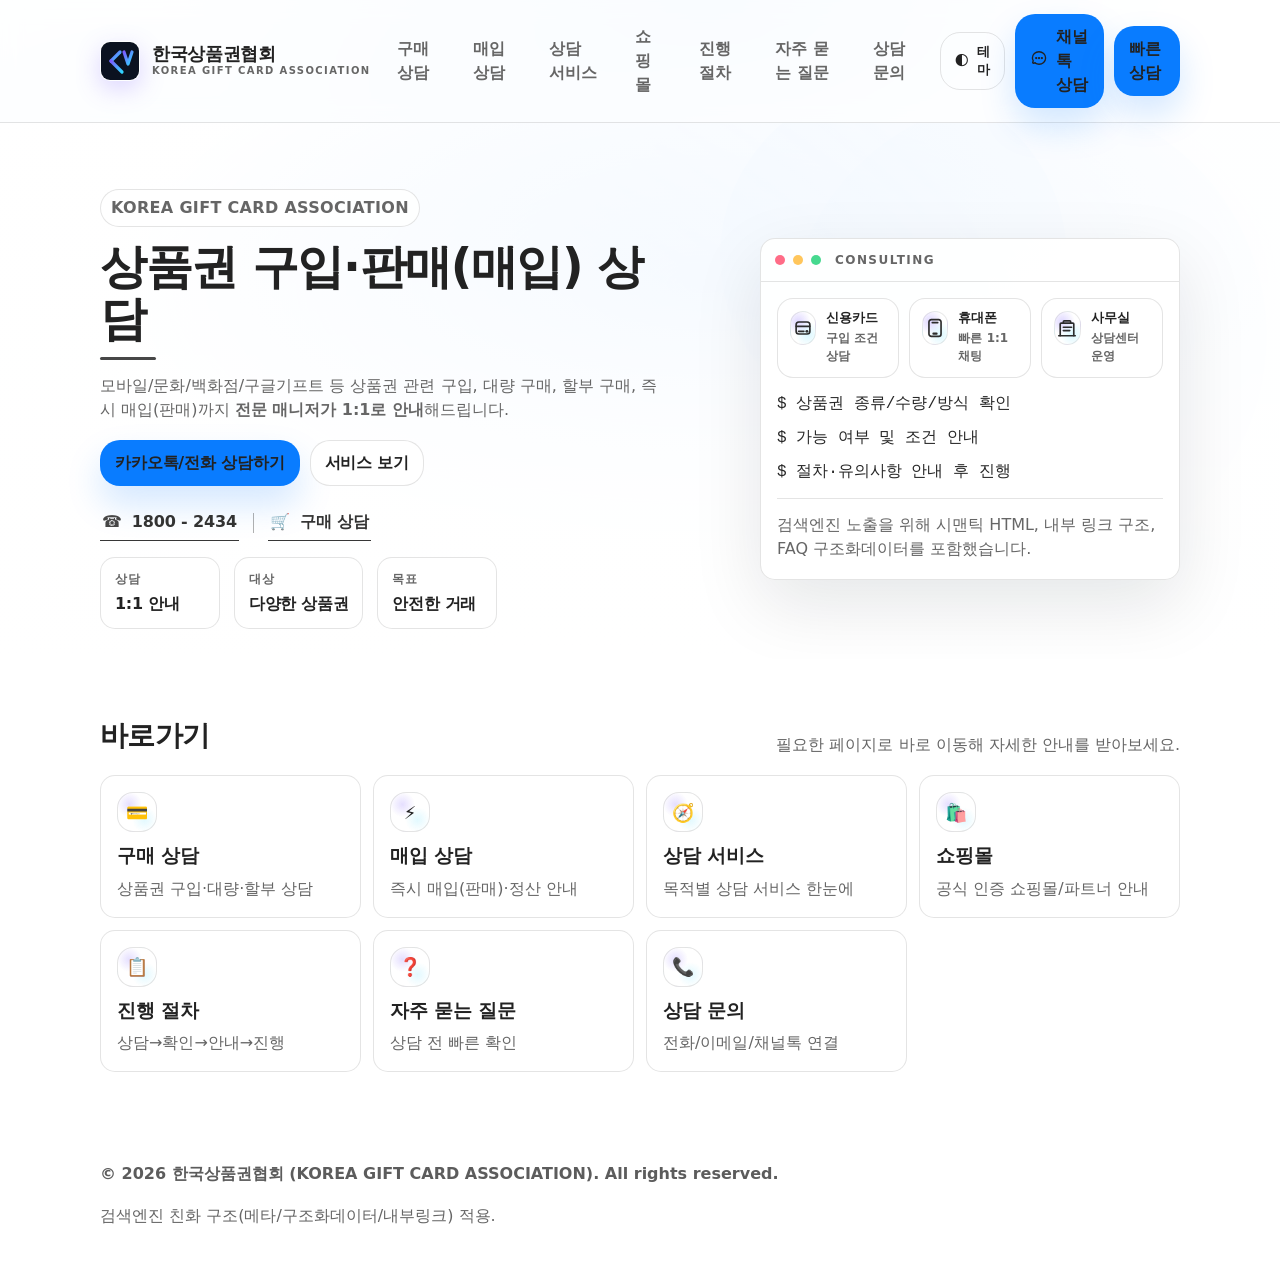
==== commit 295177f6: "Split sections into dedicated sub-pages - Add services.html, shopping.html, process.html, faq.html, " ====
--- a/index.html
+++ b/index.html
@@ -59,36 +59,6 @@
                 "telephone": "+82-10-0000-0000"
               }
             ]
-          },
-          {
-            "@type": "FAQPage",
-            "@id": "https://example.com/#faq",
-            "mainEntity": [
-              {
-                "@type": "Question",
-                "name": "어떤 상품권을 구입/판매(매입) 상담할 수 있나요?",
-                "acceptedAnswer": {
-                  "@type": "Answer",
-                  "text": "모바일 상품권, 문화상품권, 백화점 상품권, 구글 기프트카드 등 상품권 전반에 대해 구입/판매(매입) 상담을 도와드립니다."
-                }
-              },
-              {
-                "@type": "Question",
-                "name": "상담은 어떻게 진행되나요?",
-                "acceptedAnswer": {
-                  "@type": "Answer",
-                  "text": "카카오톡/전화/이메일 등 원하는 채널로 1:1로 진행되며, 필요한 정보 확인 후 절차와 유의사항을 안내해드립니다."
-                }
-              },
-              {
-                "@type": "Question",
-                "name": "대량 구매 또는 할부 구매도 가능한가요?",
-                "acceptedAnswer": {
-                  "@type": "Answer",
-                  "text": "대량 구매/할부 구매는 상품권 종류 및 조건에 따라 가능 여부가 달라질 수 있어, 상담으로 확인해드립니다."
-                }
-              }
-            ]
           }
         ]
       }
@@ -97,9 +67,9 @@
   <body>
     <a class="skip" href="#main">본문 바로가기</a>
 
-    <header class="topbar" id="top">
+    <header class="topbar topbar--over-hero" id="top">
       <div class="container topbar__inner">
-        <a class="brand" href="#top" aria-label="한국상품권협회 홈으로">
+        <a class="brand" href="./index.html" aria-label="한국상품권협회 홈으로">
           <img class="brand__logo" src="./assets/logo.svg" alt="" width="40" height="40" />
           <span class="brand__lockup">
             <span class="brand__name">한국상품권협회</span>
@@ -110,11 +80,11 @@
         <nav class="nav" aria-label="주요 메뉴">
           <a class="nav__link" href="./buy.html">구매 상담</a>
           <a class="nav__link" href="./sell.html">매입 상담</a>
-          <a class="nav__link" href="#services">상담 서비스</a>
-          <a class="nav__link" href="#shopping">쇼핑몰</a>
-          <a class="nav__link" href="#process">진행 절차</a>
-          <a class="nav__link" href="#faq">자주 묻는 질문</a>
-          <a class="nav__link" href="#contact">상담 문의</a>
+          <a class="nav__link" href="./services.html">상담 서비스</a>
+          <a class="nav__link" href="./shopping.html">쇼핑몰</a>
+          <a class="nav__link" href="./process.html">진행 절차</a>
+          <a class="nav__link" href="./faq.html">자주 묻는 질문</a>
+          <a class="nav__link" href="./contact.html">상담 문의</a>
         </nav>
 
         <div class="topbar__actions">
@@ -138,7 +108,7 @@
             </span>
             <span class="btn__text">채널톡 상담</span>
           </a>
-          <a class="btn btn--primary" href="#contact">빠른 상담</a>
+          <a class="btn btn--primary" href="./contact.html">빠른 상담</a>
         </div>
       </div>
     </header>
@@ -156,8 +126,8 @@
             </p>
 
             <div class="hero__cta">
-              <a class="btn btn--primary" href="#contact">카카오톡/전화 상담하기</a>
-              <a class="btn btn--secondary" href="#services">서비스 보기</a>
+              <a class="btn btn--primary" href="./contact.html">카카오톡/전화 상담하기</a>
+              <a class="btn btn--secondary" href="./services.html">서비스 보기</a>
             </div>
 
             <div class="hero__meta" aria-label="연락처">
@@ -277,206 +247,52 @@
           </div>
         </div>
 
-        <div class="hero__device" aria-hidden="true">
-          <svg class="device" viewBox="0 0 520 280" xmlns="http://www.w3.org/2000/svg">
-            <defs>
-              <linearGradient id="dg" x1="0" y1="0" x2="1" y2="1">
-                <stop offset="0" stop-color="var(--primary)" />
-                <stop offset="1" stop-color="var(--primary2)" />
-              </linearGradient>
-              <filter id="ds" x="-20%" y="-20%" width="140%" height="140%">
-                <feDropShadow dx="0" dy="18" stdDeviation="18" flood-color="#000" flood-opacity=".35" />
-              </filter>
-            </defs>
-
-            <g filter="url(#ds)" opacity=".95">
-              <rect x="26" y="40" width="210" height="128" rx="18" fill="rgba(255,255,255,.06)" stroke="rgba(255,255,255,.14)" />
-              <rect x="44" y="62" width="174" height="16" rx="8" fill="url(#dg)" opacity=".9" />
-              <rect x="44" y="92" width="96" height="10" rx="5" fill="rgba(255,255,255,.22)" />
-              <rect x="44" y="110" width="132" height="10" rx="5" fill="rgba(255,255,255,.18)" />
-              <rect x="44" y="132" width="64" height="10" rx="5" fill="rgba(255,255,255,.16)" />
-              <circle cx="196" cy="136" r="10" fill="rgba(255,255,255,.12)" />
-              <circle cx="220" cy="136" r="10" fill="rgba(255,255,255,.08)" />
-            </g>
-
-            <g filter="url(#ds)" opacity=".95">
-              <rect x="256" y="18" width="118" height="220" rx="26" fill="rgba(255,255,255,.06)" stroke="rgba(255,255,255,.14)" />
-              <rect x="274" y="48" width="82" height="12" rx="6" fill="rgba(255,255,255,.20)" />
-              <rect x="274" y="72" width="54" height="10" rx="5" fill="rgba(255,255,255,.16)" />
-              <rect x="274" y="98" width="82" height="56" rx="14" fill="rgba(124,92,255,.16)" stroke="rgba(124,92,255,.28)" />
-              <rect x="274" y="168" width="82" height="44" rx="14" fill="rgba(48,213,255,.10)" stroke="rgba(48,213,255,.22)" />
-              <rect x="298" y="220" width="34" height="8" rx="4" fill="rgba(255,255,255,.18)" />
-            </g>
-
-            <g filter="url(#ds)" opacity=".95">
-              <rect x="392" y="74" width="102" height="152" rx="18" fill="rgba(255,255,255,.06)" stroke="rgba(255,255,255,.14)" />
-              <rect x="408" y="92" width="70" height="10" rx="5" fill="rgba(255,255,255,.20)" />
-              <rect x="408" y="112" width="54" height="10" rx="5" fill="rgba(255,255,255,.16)" />
-              <rect x="408" y="140" width="70" height="56" rx="14" fill="rgba(255,255,255,.05)" stroke="rgba(255,255,255,.12)" />
-              <path
-                d="M420 168c10-22 28-36 50-36"
-                fill="none"
-                stroke="url(#dg)"
-                stroke-width="10"
-                stroke-linecap="round"
-                opacity=".9"
-              />
-            </g>
-
-            <path
-              d="M40 240c60-56 136-72 210-34 72 36 132 36 220-12"
-              fill="none"
-              stroke="rgba(255,255,255,.10)"
-              stroke-width="2"
-              stroke-linecap="round"
-            />
-            <path
-              d="M44 244c58-52 132-66 202-30 70 36 134 34 222-14"
-              fill="none"
-              stroke="rgba(124,92,255,.20)"
-              stroke-width="2"
-              stroke-linecap="round"
-              opacity=".8"
-            />
-          </svg>
-        </div>
-
         <div class="hero__glow" aria-hidden="true"></div>
       </section>
 
-      <section class="section" id="services">
+      <section class="section">
         <div class="container">
           <div class="section__head">
-            <h2 class="section__title">상품권 관련 상담 서비스</h2>
-            <p class="section__desc">구입/판매(매입) 목적에 맞춰 필요한 절차를 정확히 안내합니다.</p>
+            <h2 class="section__title">바로가기</h2>
+            <p class="section__desc">필요한 페이지로 바로 이동해 자세한 안내를 받아보세요.</p>
           </div>
 
           <div class="grid">
-            <article class="feature">
+            <a class="feature" href="./buy.html">
               <div class="feature__icon" aria-hidden="true">💳</div>
-              <h3 class="feature__title">상품권 구입 상담</h3>
-              <p class="feature__desc">구입 방식(일반/대량/조건) 확인 후 안내합니다.</p>
-            </article>
-            <article class="feature">
-              <div class="feature__icon" aria-hidden="true">📱</div>
-              <h3 class="feature__title">할부·대량 구매 상담</h3>
-              <p class="feature__desc">상품권 종류/조건에 따라 가능 여부를 확인해드립니다.</p>
-            </article>
-            <article class="feature">
+              <h3 class="feature__title">구매 상담</h3>
+              <p class="feature__desc">상품권 구입·대량·할부 상담</p>
+            </a>
+            <a class="feature" href="./sell.html">
               <div class="feature__icon" aria-hidden="true">⚡</div>
-              <h3 class="feature__title">즉시 매입(판매) 상담</h3>
-              <p class="feature__desc">진위 확인·정산 절차·유의사항을 안내합니다.</p>
-            </article>
-            <article class="feature">
-              <div class="feature__icon" aria-hidden="true">🏢</div>
-              <h3 class="feature__title">1:1 전담 매니저</h3>
-              <p class="feature__desc">상황에 맞는 안내를 위해 상담 채널로 빠르게 연결합니다.</p>
-            </article>
-          </div>
-        </div>
-      </section>
-
-      <section class="section section--dark" id="shopping" aria-label="쇼핑몰 안내">
-        <div class="container">
-          <div class="section__head section__head--dark">
-            <h2 class="section__title">SHOPPING MALL</h2>
-            <p class="section__desc">공식 인증 쇼핑몰/파트너 안내와 상담 연결을 한 곳에서 제공합니다.</p>
-          </div>
-
-          <div class="darkCards">
-            <article class="darkCard">
-              <h3 class="darkCard__title">구매 상담</h3>
-              <p class="darkCard__desc">모바일/문화/백화점/구글기프트 등 구매 목적에 맞춘 1:1 안내.</p>
-              <a class="btn btn--ghost btn--outlineLight" href="./buy.html">바로가기</a>
-            </article>
-            <article class="darkCard">
-              <h3 class="darkCard__title">매입(판매) 상담</h3>
-              <p class="darkCard__desc">상품권 정보 확인 후 절차·유의사항·정산 방식 문의를 안내.</p>
-              <a class="btn btn--ghost btn--outlineLight" href="./sell.html">바로가기</a>
-            </article>
-          </div>
-        </div>
-      </section>
-
-      <section class="section section--muted" id="process">
-        <div class="container">
-          <div class="section__head">
-            <h2 class="section__title">진행 절차</h2>
-            <p class="section__desc">상담 → 확인 → 안내 → 진행 순으로 명확하게 진행합니다.</p>
-          </div>
-
-          <div class="showcase">
-            <div class="showcase__panel">
-              <h3 class="showcase__title">구입(구매) 상담 절차</h3>
-              <p class="showcase__desc">
-                원하시는 상품권 종류/금액/수량/구입 방식(일반·대량·할부)을 확인하고, 가능한 옵션과 유의사항을 안내합니다.
-              </p>
-              <ul class="list">
-                <li><strong>요청 내용</strong> 확인</li>
-                <li><strong>가능 여부·조건</strong> 안내</li>
-                <li><strong>진행 방법</strong> 안내</li>
-              </ul>
-            </div>
-            <div class="showcase__panel">
-              <h3 class="showcase__title">판매(매입) 상담 절차</h3>
-              <p class="showcase__desc">
-                매입(판매) 상담은 상품권 상태/종류를 확인하고, 진위 확인 및 정산 절차를 안내한 뒤 진행합니다.
-              </p>
-              <ul class="list">
-                <li><strong>상품권 정보</strong> 확인</li>
-                <li><strong>절차·유의</strong> 안내</li>
-                <li><strong>정산 방식</strong> 안내</li>
-              </ul>
-            </div>
-          </div>
-        </div>
-      </section>
-
-      <section class="section" id="faq">
-        <div class="container">
-          <div class="section__head">
-            <h2 class="section__title">자주 묻는 질문</h2>
-            <p class="section__desc">상담 전 궁금한 내용을 빠르게 확인하세요.</p>
-          </div>
-
-          <div class="faq" role="list">
-            <details class="faq__item" role="listitem">
-              <summary class="faq__q">어떤 상품권을 상담할 수 있나요?</summary>
-              <div class="faq__a">
-                모바일 상품권, 문화상품권, 백화점 상품권, 구글 기프트카드 등 상품권 전반에 대한 구입/판매(매입) 상담이
-                가능합니다.
-              </div>
-            </details>
-            <details class="faq__item" role="listitem">
-              <summary class="faq__q">대량 구매/할부 구매도 상담이 되나요?</summary>
-              <div class="faq__a">
-                네. 상품권 종류와 조건에 따라 가능 여부가 달라질 수 있어 상담으로 확인 후 안내해드립니다.
-              </div>
-            </details>
-            <details class="faq__item" role="listitem">
-              <summary class="faq__q">상담은 어떤 채널로 진행되나요?</summary>
-              <div class="faq__a">카카오톡/전화/이메일 등 편한 채널로 1:1 상담을 진행합니다.</div>
-            </details>
-          </div>
-        </div>
-      </section>
-
-      <section class="section" id="contact">
-        <div class="container">
-          <div class="cta">
-            <div class="cta__copy">
-              <h2 class="cta__title">지금 바로 1:1 상담을 시작하세요</h2>
-              <p class="cta__desc">
-                아래 버튼은 임시 연결입니다. 실제 운영 정보(전화/카카오톡/채널톡/사업자 정보)로 교체하면 그대로 사용 가능합니다.
-              </p>
-            </div>
-            <div class="cta__actions">
-              <a class="btn btn--primary" href="tel:+821000000000">전화 상담</a>
-              <a class="btn btn--secondary" href="mailto:hello@example.com?subject=%EC%83%81%ED%92%88%EA%B6%8C%20%EC%83%81%EB%8B%B4%20%EB%AC%B8%EC%9D%98">
-                이메일 상담
-              </a>
-              <a class="btn btn--ghost" href="#top">맨 위로</a>
-            </div>
+              <h3 class="feature__title">매입 상담</h3>
+              <p class="feature__desc">즉시 매입(판매)·정산 안내</p>
+            </a>
+            <a class="feature" href="./services.html">
+              <div class="feature__icon" aria-hidden="true">🧭</div>
+              <h3 class="feature__title">상담 서비스</h3>
+              <p class="feature__desc">목적별 상담 서비스 한눈에</p>
+            </a>
+            <a class="feature" href="./shopping.html">
+              <div class="feature__icon" aria-hidden="true">🛍️</div>
+              <h3 class="feature__title">쇼핑몰</h3>
+              <p class="feature__desc">공식 인증 쇼핑몰/파트너 안내</p>
+            </a>
+            <a class="feature" href="./process.html">
+              <div class="feature__icon" aria-hidden="true">📋</div>
+              <h3 class="feature__title">진행 절차</h3>
+              <p class="feature__desc">상담→확인→안내→진행</p>
+            </a>
+            <a class="feature" href="./faq.html">
+              <div class="feature__icon" aria-hidden="true">❓</div>
+              <h3 class="feature__title">자주 묻는 질문</h3>
+              <p class="feature__desc">상담 전 빠른 확인</p>
+            </a>
+            <a class="feature" href="./contact.html">
+              <div class="feature__icon" aria-hidden="true">📞</div>
+              <h3 class="feature__title">상담 문의</h3>
+              <p class="feature__desc">전화/이메일/채널톡 연결</p>
+            </a>
           </div>
         </div>
       </section>
--- a/styles.css
+++ b/styles.css
@@ -485,6 +485,17 @@
   border:1px solid var(--border);
   background: color-mix(in srgb, var(--card) 80%, transparent);
 }
+a.feature{
+  display:block;
+  text-decoration:none;
+  color:inherit;
+  transition: transform .15s ease, border-color .15s ease, box-shadow .15s ease;
+}
+a.feature:hover{
+  border-color: rgba(9,124,255,.45);
+  box-shadow: 0 18px 40px rgba(9,124,255,.10);
+  transform: translateY(-2px);
+}
 .feature__icon{
   width:40px;
   height:40px;
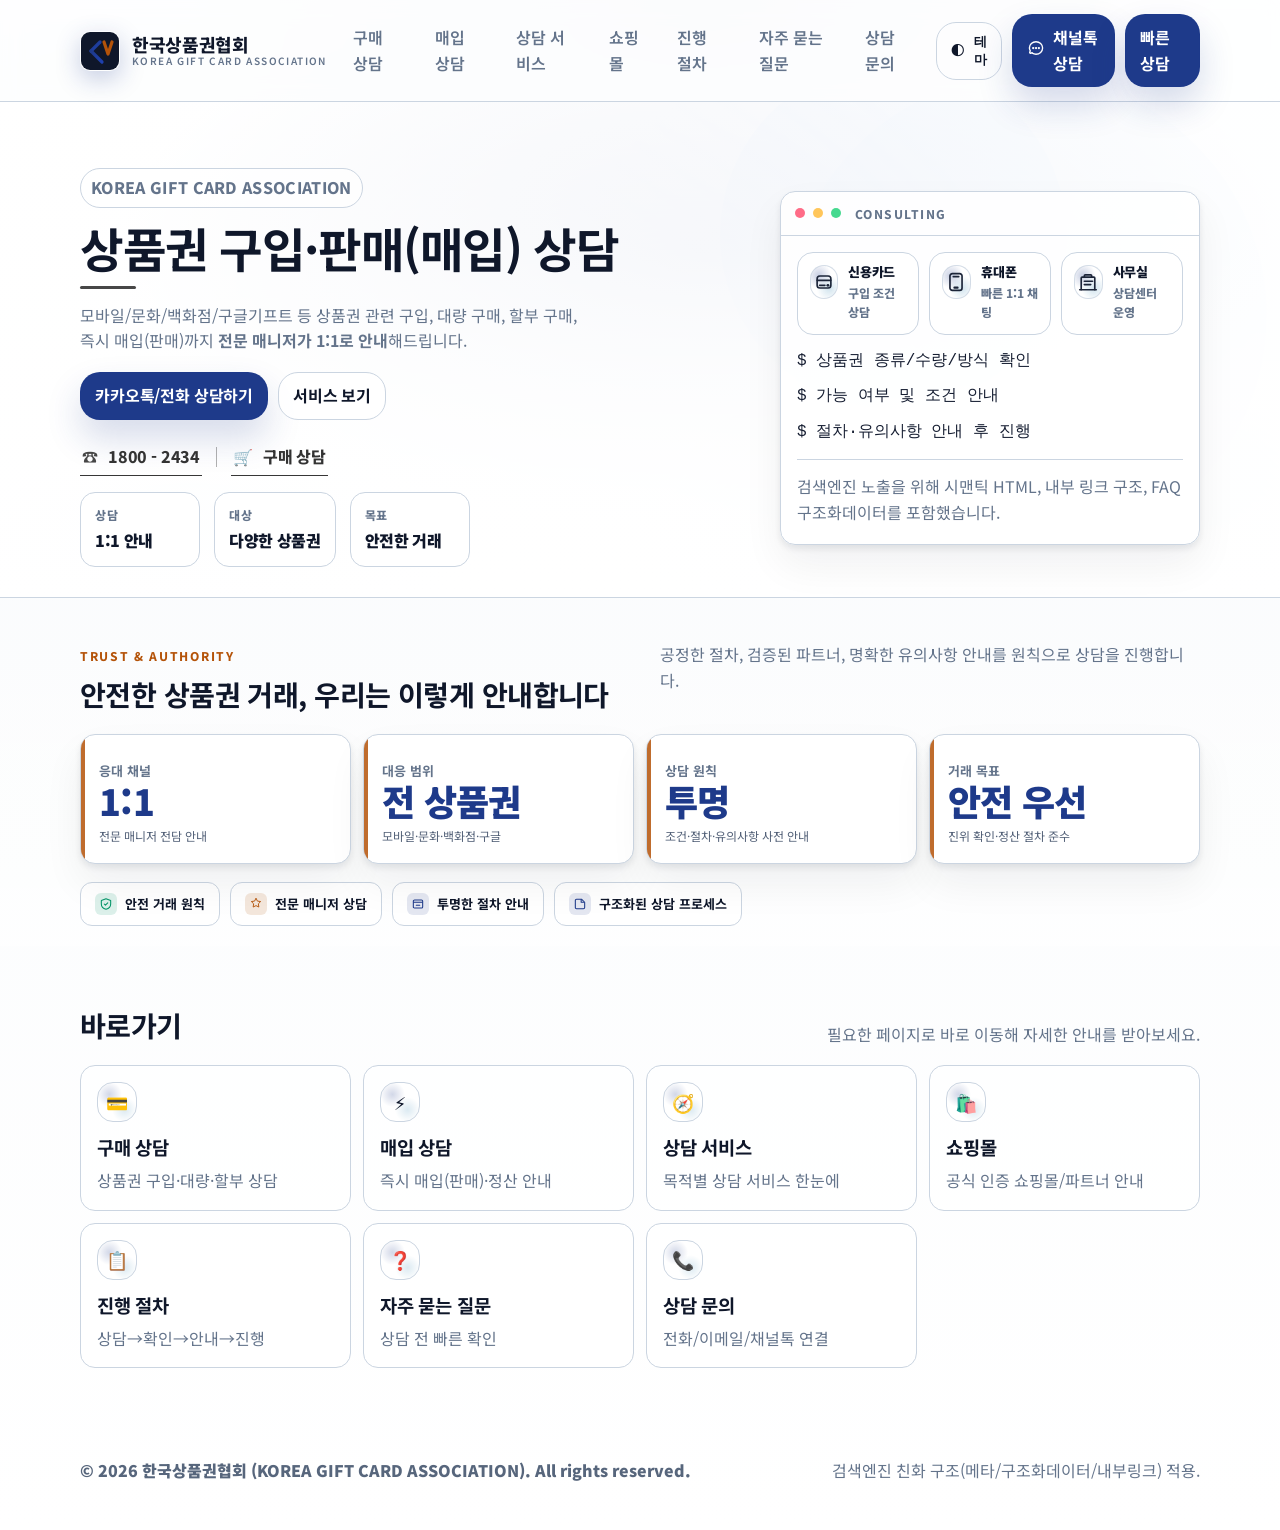
==== commit 3b9764c9: "Apply UI/UX Pro Max: Trust & Authority + Korean Modern Design system recommendations from ui-ux-pro-" ====
--- a/index.html
+++ b/index.html
@@ -250,6 +250,82 @@
         <div class="hero__glow" aria-hidden="true"></div>
       </section>
 
+      <section class="trust" aria-label="신뢰 지표">
+        <div class="container">
+          <div class="trust__head">
+            <div>
+              <p class="trust__eyebrow">Trust &amp; Authority</p>
+              <h2 class="trust__title">안전한 상품권 거래, 우리는 이렇게 안내합니다</h2>
+            </div>
+            <p class="trust__desc">
+              공정한 절차, 검증된 파트너, 명확한 유의사항 안내를 원칙으로 상담을 진행합니다.
+            </p>
+          </div>
+
+          <dl class="metrics" aria-label="상담 지표">
+            <div class="metric">
+              <dt class="metric__label">응대 채널</dt>
+              <dd class="metric__value">1:1</dd>
+              <p class="metric__caption">전문 매니저 전담 안내</p>
+            </div>
+            <div class="metric">
+              <dt class="metric__label">대응 범위</dt>
+              <dd class="metric__value">전 상품권</dd>
+              <p class="metric__caption">모바일·문화·백화점·구글</p>
+            </div>
+            <div class="metric">
+              <dt class="metric__label">상담 원칙</dt>
+              <dd class="metric__value">투명</dd>
+              <p class="metric__caption">조건·절차·유의사항 사전 안내</p>
+            </div>
+            <div class="metric">
+              <dt class="metric__label">거래 목표</dt>
+              <dd class="metric__value">안전 우선</dd>
+              <p class="metric__caption">진위 확인·정산 절차 준수</p>
+            </div>
+          </dl>
+
+          <div class="badges" aria-label="신뢰 배지">
+            <span class="trustBadge trustBadge--security">
+              <span class="trustBadge__icon" aria-hidden="true">
+                <svg width="14" height="14" viewBox="0 0 24 24" fill="none" xmlns="http://www.w3.org/2000/svg">
+                  <path d="M12 3l8 3v6c0 5-3.5 8-8 9-4.5-1-8-4-8-9V6l8-3z" stroke="currentColor" stroke-width="1.8" stroke-linejoin="round"/>
+                  <path d="M9 12l2 2 4-4" stroke="currentColor" stroke-width="1.8" stroke-linecap="round" stroke-linejoin="round"/>
+                </svg>
+              </span>
+              안전 거래 원칙
+            </span>
+            <span class="trustBadge trustBadge--gold">
+              <span class="trustBadge__icon" aria-hidden="true">
+                <svg width="14" height="14" viewBox="0 0 24 24" fill="none" xmlns="http://www.w3.org/2000/svg">
+                  <path d="M12 2l2.4 5 5.6.8-4 3.9.9 5.5L12 14.8 7.1 17.2 8 11.7 4 7.8l5.6-.8L12 2z" stroke="currentColor" stroke-width="1.6" stroke-linejoin="round"/>
+                </svg>
+              </span>
+              전문 매니저 상담
+            </span>
+            <span class="trustBadge">
+              <span class="trustBadge__icon" aria-hidden="true">
+                <svg width="14" height="14" viewBox="0 0 24 24" fill="none" xmlns="http://www.w3.org/2000/svg">
+                  <rect x="4" y="5" width="16" height="14" rx="2" stroke="currentColor" stroke-width="1.8"/>
+                  <path d="M4 9h16" stroke="currentColor" stroke-width="1.8"/>
+                  <path d="M9 14h6" stroke="currentColor" stroke-width="1.8" stroke-linecap="round"/>
+                </svg>
+              </span>
+              투명한 절차 안내
+            </span>
+            <span class="trustBadge">
+              <span class="trustBadge__icon" aria-hidden="true">
+                <svg width="14" height="14" viewBox="0 0 24 24" fill="none" xmlns="http://www.w3.org/2000/svg">
+                  <path d="M4 6a2 2 0 0 1 2-2h9l5 5v9a2 2 0 0 1-2 2H6a2 2 0 0 1-2-2V6z" stroke="currentColor" stroke-width="1.8" stroke-linejoin="round"/>
+                  <path d="M14 4v5h5" stroke="currentColor" stroke-width="1.8" stroke-linejoin="round"/>
+                </svg>
+              </span>
+              구조화된 상담 프로세스
+            </span>
+          </div>
+        </div>
+      </section>
+
       <section class="section">
         <div class="container">
           <div class="section__head">
--- a/styles.css
+++ b/styles.css
@@ -1,42 +1,55 @@
+@import url('https://fonts.googleapis.com/css2?family=Noto+Sans+KR:wght@300;400;500;700;900&display=swap');
+
 :root{
-  --bg: #ffffff;
-  --bg2:#ffffff;
-  --card:#ffffff;
-  --text:#222222;
-  --muted:#666666;
-  --border: rgba(34,34,34,.12);
-  --primary:#097cff;      /* Figma primary */
-  --primary2:#3aa0ff;
-  --shadow: 0 25px 70px rgba(11,18,32,.10);
-  --radius: 15px;         /* Figma cards ~15px */
-  --container: 1080px;
-  --ring: 0 0 0 3px rgba(9,124,255,.22);
+  --bg: #F8FAFC;
+  --bg2: #FFFFFF;
+  --card:#FFFFFF;
+  --text:#0F172A;
+  --muted:#64748B;
+  --border: #CBD5E1;
+  --primary:#1E3A8A;      /* Authority Navy (UI/UX Pro Max: Legal Services) */
+  --primary2:#1E40AF;
+  --accent:#B45309;       /* Trust Gold */
+  --trust:#1E40AF;
+  --security:#059669;
+  --metric:#F59E0B;
+  --shadow: 0 4px 6px rgba(15,23,42,.08), 0 20px 40px rgba(15,23,42,.06);
+  --radius: 15px;
+  --container: 1120px;
+  --ring: 0 0 0 3px rgba(30,58,138,.28);
+  --badge-height: 44px;
 }
 
 [data-theme="dark"]{
-  --bg: #0b1220;
-  --bg2:#0e1630;
-  --card:#0f1b33;
-  --text:#e9eefc;
-  --muted:#a9b6db;
-  --border: rgba(255,255,255,.10);
-  --primary:#097cff;
-  --primary2:#30d5ff;
+  --bg: #0B1220;
+  --bg2:#0F172A;
+  --card:#111C33;
+  --text:#E9EEFC;
+  --muted:#A9B6DB;
+  --border: rgba(255,255,255,.12);
+  --primary:#3B82F6;
+  --primary2:#1E40AF;
+  --accent:#F59E0B;
+  --trust:#3B82F6;
+  --security:#10B981;
+  --metric:#F59E0B;
   --shadow: 0 30px 80px rgba(0,0,0,.35);
-  --ring: 0 0 0 3px rgba(9,124,255,.28);
+  --ring: 0 0 0 3px rgba(59,130,246,.35);
 }
 
 *{box-sizing:border-box}
 html{scroll-behavior:smooth}
 body{
   margin:0;
-  font-family: ui-sans-serif, system-ui, -apple-system, Segoe UI, Roboto, "Noto Sans KR", "Apple SD Gothic Neo", Helvetica, Arial, "Segoe UI Emoji";
+  font-family: "Noto Sans KR", ui-sans-serif, system-ui, -apple-system, Segoe UI, Roboto, "Apple SD Gothic Neo", Helvetica, Arial, "Segoe UI Emoji";
   background:
-    radial-gradient(800px 420px at 55% 0%, rgba(9,124,255,.18), transparent 65%),
-    radial-gradient(900px 520px at 15% 15%, rgba(58,160,255,.14), transparent 60%),
+    radial-gradient(800px 420px at 55% 0%, rgba(30,58,138,.10), transparent 65%),
+    radial-gradient(900px 520px at 15% 15%, rgba(3,105,161,.08), transparent 60%),
     linear-gradient(180deg, var(--bg), var(--bg2));
   color:var(--text);
-  line-height:1.5;
+  line-height:1.6;
+  -webkit-font-smoothing: antialiased;
+  text-rendering: optimizeLegibility;
 }
 
 a{color:inherit}
@@ -99,7 +112,7 @@
 }
 .brand__logo{
   border-radius:10px;
-  box-shadow: 0 8px 24px rgba(124,92,255,.25);
+  box-shadow: 0 8px 24px rgba(30,58,138,.25);
   flex:none;
 }
 .brand__text{white-space:nowrap}
@@ -139,7 +152,7 @@
 }
 html:not([data-theme="dark"]) .topbar--over-hero .nav__link:hover{
   color:#111;
-  background: rgba(9,124,255,.10);
+  background: rgba(30,58,138,.10);
 }
 
 /* Dark theme: keep the original “over image” style */
@@ -197,10 +210,18 @@
 .btn__icon{font-weight:900}
 
 .btn--primary{
-  border-color: rgba(9,124,255,.55);
+  border-color: rgba(30,58,138,.55);
   background: var(--primary);
-  box-shadow: 0 18px 35px rgba(9,124,255,.18);
-}
+  color:#FFFFFF;
+  box-shadow: 0 18px 35px rgba(30,58,138,.18);
+}
+.btn--accent{
+  border-color: rgba(180,83,9,.55);
+  background: var(--accent);
+  color:#FFFFFF;
+  box-shadow: 0 18px 35px rgba(180,83,9,.18);
+}
+.btn--accent:hover{filter:brightness(1.05)}
 .btn--chat{
   gap:8px;
 }
@@ -222,7 +243,7 @@
   position:absolute;
   inset:0;
   background:
-    radial-gradient(900px 420px at 55% 30%, rgba(9,124,255,.28), transparent 65%),
+    radial-gradient(900px 420px at 55% 30%, rgba(30,58,138,.28), transparent 65%),
     url("./assets/hero-wave.svg") center top / cover no-repeat;
   pointer-events:none;
 }
@@ -306,7 +327,7 @@
   font-weight:800;
   letter-spacing:-.01em;
 }
-.metaLink:hover{color: var(--primary); border-bottom-color: rgba(9,124,255,.9)}
+.metaLink:hover{color: var(--primary); border-bottom-color: rgba(30,58,138,.9)}
 .metaLink__icon{opacity:.9}
 .metaSep{
   width:1px;
@@ -378,8 +399,8 @@
   place-items:center;
   color: color-mix(in srgb, var(--text) 86%, var(--muted));
   background:
-    radial-gradient(18px 18px at 30% 30%, rgba(124,92,255,.25), transparent 70%),
-    radial-gradient(18px 18px at 70% 70%, rgba(48,213,255,.18), transparent 70%),
+    radial-gradient(18px 18px at 30% 30%, rgba(30,58,138,.25), transparent 70%),
+    radial-gradient(18px 18px at 70% 70%, rgba(3,105,161,.18), transparent 70%),
     rgba(255,255,255,.04);
   border:1px solid color-mix(in srgb, var(--border) 80%, transparent);
 }
@@ -398,8 +419,8 @@
   inset:auto -20% -70% -20%;
   height:520px;
   background:
-    radial-gradient(400px 260px at 25% 40%, rgba(124,92,255,.22), transparent 70%),
-    radial-gradient(520px 340px at 70% 30%, rgba(48,213,255,.14), transparent 70%);
+    radial-gradient(400px 260px at 25% 40%, rgba(30,58,138,.22), transparent 70%),
+    radial-gradient(520px 340px at 70% 30%, rgba(3,105,161,.14), transparent 70%);
   filter: blur(14px);
   pointer-events:none;
 }
@@ -425,8 +446,8 @@
   inset:-40% -20% auto -20%;
   height:520px;
   background:
-    radial-gradient(420px 260px at 25% 60%, rgba(9,124,255,.28), transparent 70%),
-    radial-gradient(520px 320px at 70% 30%, rgba(58,160,255,.18), transparent 70%);
+    radial-gradient(420px 260px at 25% 60%, rgba(30,58,138,.28), transparent 70%),
+    radial-gradient(520px 320px at 70% 30%, rgba(59,130,246,.18), transparent 70%);
   filter: blur(16px);
   opacity:.9;
   pointer-events:none;
@@ -492,8 +513,8 @@
   transition: transform .15s ease, border-color .15s ease, box-shadow .15s ease;
 }
 a.feature:hover{
-  border-color: rgba(9,124,255,.45);
-  box-shadow: 0 18px 40px rgba(9,124,255,.10);
+  border-color: rgba(30,58,138,.45);
+  box-shadow: 0 18px 40px rgba(30,58,138,.10);
   transform: translateY(-2px);
 }
 .feature__icon{
@@ -505,8 +526,8 @@
   margin-bottom:10px;
   border:1px solid var(--border);
   background:
-    radial-gradient(18px 18px at 30% 30%, rgba(124,92,255,.20), transparent 70%),
-    radial-gradient(18px 18px at 70% 70%, rgba(48,213,255,.14), transparent 70%),
+    radial-gradient(18px 18px at 30% 30%, rgba(30,58,138,.20), transparent 70%),
+    radial-gradient(18px 18px at 70% 70%, rgba(3,105,161,.14), transparent 70%),
     color-mix(in srgb, var(--card) 78%, transparent);
   font-size:18px;
 }
@@ -575,8 +596,8 @@
   border-radius: calc(var(--radius) + 8px);
   border:1px solid var(--border);
   background:
-    radial-gradient(420px 220px at 10% 0%, rgba(124,92,255,.18), transparent 70%),
-    radial-gradient(420px 220px at 90% 0%, rgba(48,213,255,.12), transparent 70%),
+    radial-gradient(420px 220px at 10% 0%, rgba(30,58,138,.18), transparent 70%),
+    radial-gradient(420px 220px at 90% 0%, rgba(3,105,161,.12), transparent 70%),
     color-mix(in srgb, var(--card) 85%, transparent);
 }
 .cta__title{margin:0 0 6px; letter-spacing:-.02em}
@@ -590,6 +611,129 @@
 .footer__inner{display:flex; align-items:flex-start; justify-content:space-between; gap:18px; flex-wrap:wrap}
 .footer__text{margin:0; font-weight:900; color: color-mix(in srgb, var(--muted) 85%, var(--text))}
 .footer__sub{margin:0}
+
+/* --- Trust & Authority section (UI/UX Pro Max: Trust & Authority pattern) --- */
+.trust{
+  padding:44px 0 20px;
+  background:
+    linear-gradient(180deg, transparent, color-mix(in srgb, var(--bg2) 60%, transparent));
+  border-top:1px solid var(--border);
+}
+.trust__head{
+  display:flex;
+  align-items:baseline;
+  justify-content:space-between;
+  gap:16px;
+  flex-wrap:wrap;
+  margin-bottom:18px;
+}
+.trust__eyebrow{
+  margin:0;
+  color:var(--accent);
+  font-weight:800;
+  letter-spacing:.14em;
+  text-transform:uppercase;
+  font-size:12px;
+}
+.trust__title{
+  margin:6px 0 0;
+  font-size: clamp(22px, 2.2vw, 30px);
+  letter-spacing:-.02em;
+}
+.trust__desc{
+  margin:0;
+  color:var(--muted);
+  max-width: 60ch;
+}
+.metrics{
+  display:grid;
+  grid-template-columns: repeat(4, 1fr);
+  gap:12px;
+}
+.metric{
+  padding:18px;
+  border-radius: var(--radius);
+  border:1px solid var(--border);
+  background: var(--card);
+  box-shadow: var(--shadow);
+  position:relative;
+  overflow:hidden;
+}
+.metric::before{
+  content:"";
+  position:absolute;
+  inset:0 auto 0 0;
+  width:4px;
+  background: var(--accent);
+  opacity:.85;
+}
+.metric__value{
+  margin:0;
+  font-size: clamp(24px, 3vw, 36px);
+  font-weight:900;
+  color: var(--primary);
+  letter-spacing:-.02em;
+  line-height:1.05;
+}
+.metric__label{
+  margin:8px 0 0;
+  color: var(--muted);
+  font-weight:700;
+  font-size:13px;
+}
+.metric__caption{
+  margin:6px 0 0;
+  color: color-mix(in srgb, var(--muted) 80%, var(--text));
+  font-size:12px;
+}
+
+.badges{
+  display:flex;
+  gap:10px;
+  flex-wrap:wrap;
+  margin-top:18px;
+}
+.trustBadge{
+  min-height: var(--badge-height);
+  display:inline-flex;
+  align-items:center;
+  gap:8px;
+  padding:0 14px;
+  border-radius:12px;
+  border:1px solid var(--border);
+  background: var(--card);
+  color: var(--text);
+  font-weight:700;
+  font-size:13px;
+  transition: transform .15s ease, border-color .15s ease, box-shadow .15s ease;
+}
+.trustBadge:hover{
+  transform: translateY(-1px);
+  border-color: rgba(30,58,138,.45);
+  box-shadow: 0 10px 24px rgba(30,58,138,.10);
+}
+.trustBadge__icon{
+  width:22px; height:22px;
+  display:grid; place-items:center;
+  border-radius:6px;
+  background: color-mix(in srgb, var(--primary) 12%, transparent);
+  color: var(--primary);
+}
+.trustBadge--gold .trustBadge__icon{
+  background: color-mix(in srgb, var(--accent) 14%, transparent);
+  color: var(--accent);
+}
+.trustBadge--security .trustBadge__icon{
+  background: color-mix(in srgb, var(--security) 14%, transparent);
+  color: var(--security);
+}
+
+/* Anchor-friendly text focus (WCAG) */
+a:focus-visible, button:focus-visible, summary:focus-visible{
+  outline: none;
+  box-shadow: var(--ring);
+  border-radius: 8px;
+}
 
 @media (max-width: 920px){
   .hero__inner{grid-template-columns: 1fr; }
